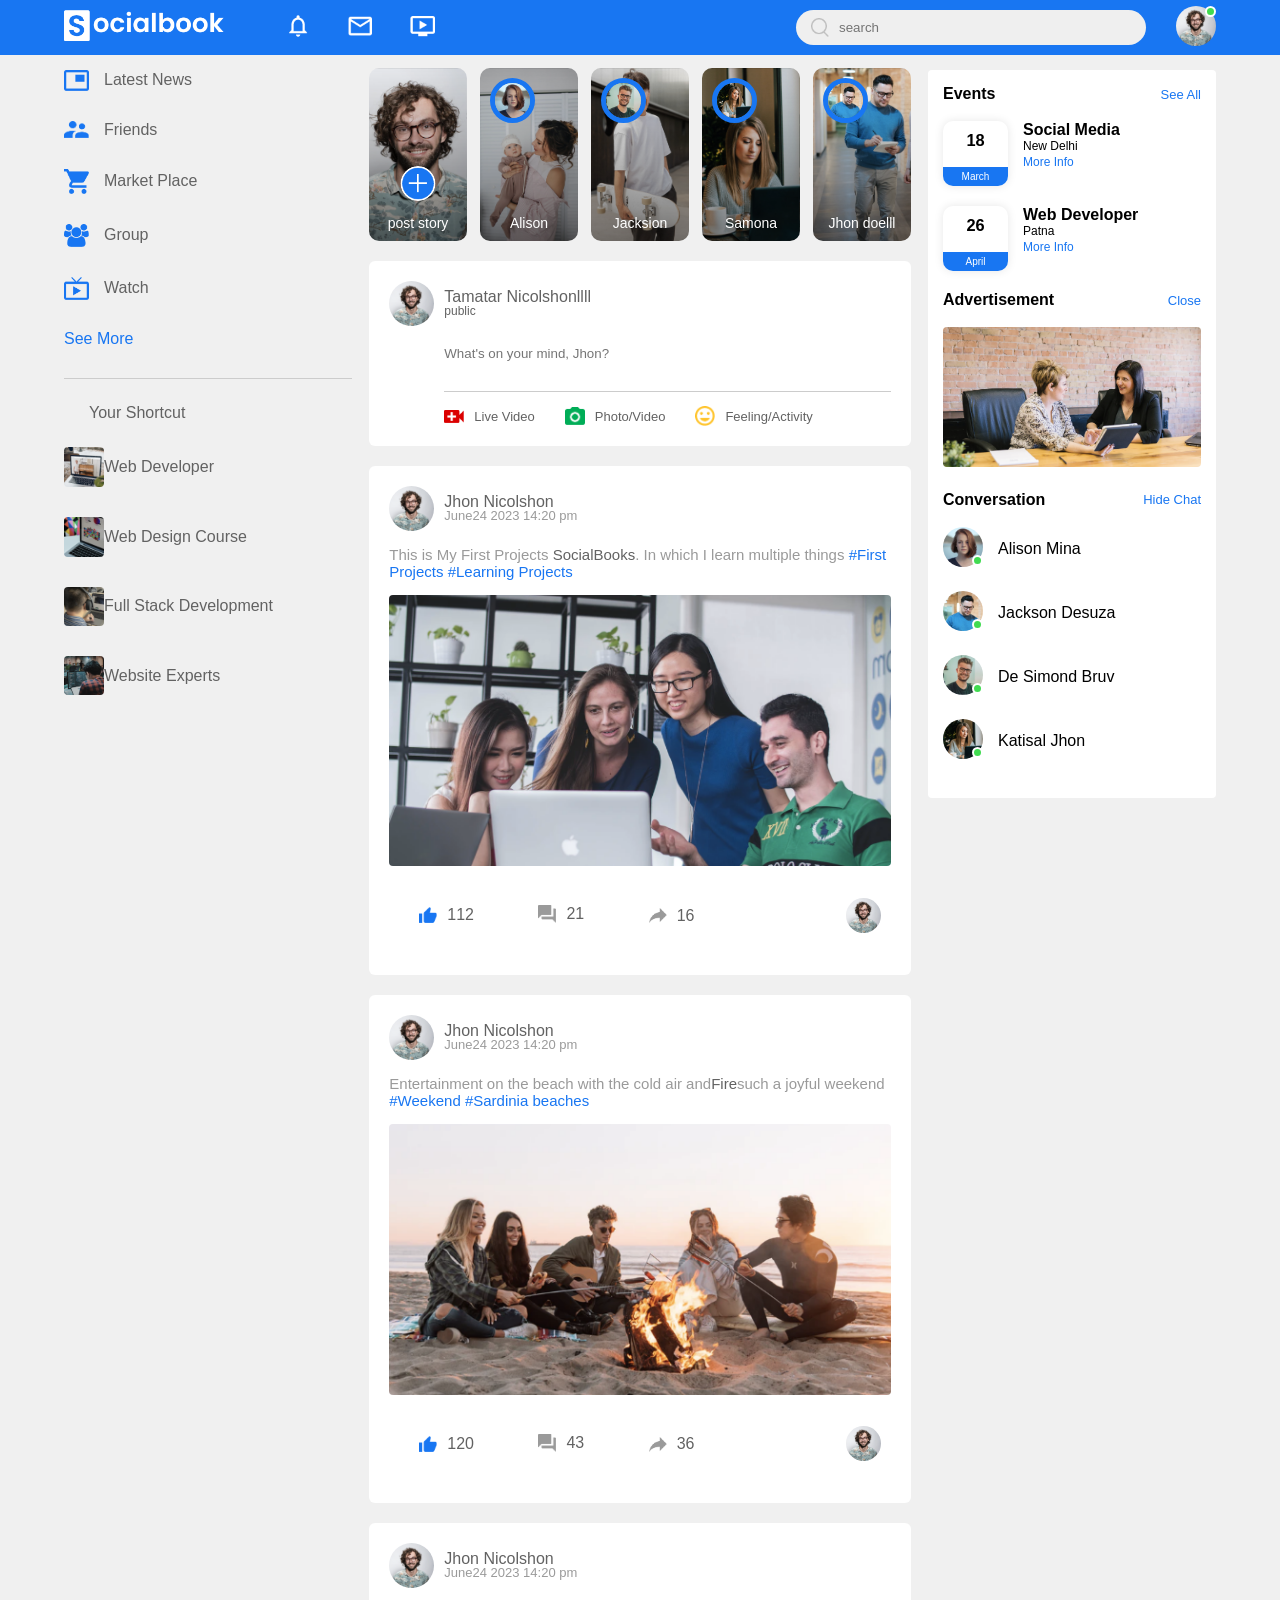
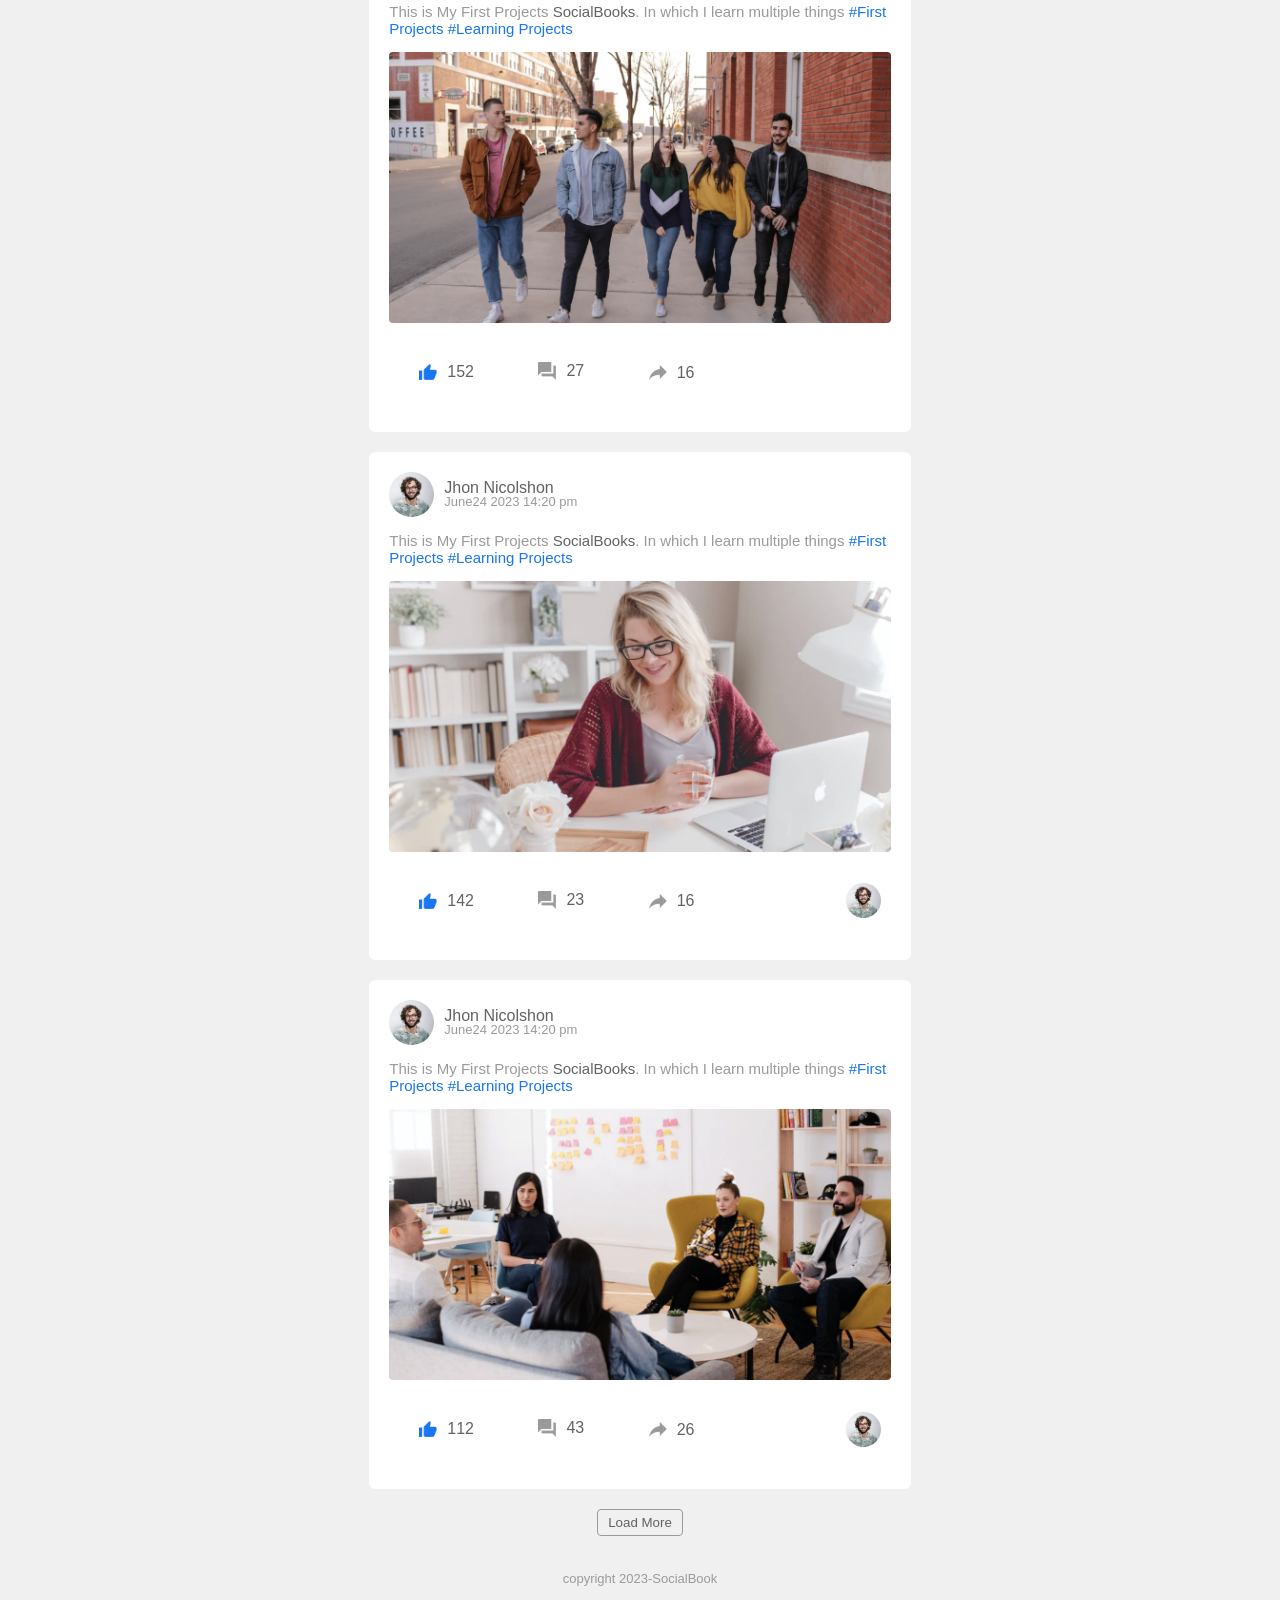
==== index.html @ 1767e76b "intial change begin" ====
<!DOCTYPE html>
<html lang="en">
<head>
    <meta charset="UTF-8">
    <meta name="viewport" content="width=device-width, initial-scale=1.0">
    <title>socialbook</title>
    <link rel="stylesheet" href="style.css">
    <script src="https://kit.fontawesome.com/b46f5b0fd6.js" crossorigin="anonymous"></script>

</head>
<body>

    <nav>
        <div class="left-nav">
            <a href="index.html">
                <img src="socialbook_img/images/logo.png" class="logo">
            </a>
            <ul>
                <li><img src="socialbook_img/images/notification.png" alt=""></li>
                <li><img src="socialbook_img/images/inbox.png" alt=""></li>
                <li><img src="socialbook_img/images/video.png" alt=""></li>
            </ul>
        </div>

        

        <div class="right-nav">
            <div class="search-box">
                <img src="socialbook_img/images/search.png" alt="">
                <input type="text" name="" id="" placeholder="search">
            </div>
            <div class="nav-user-icon online" onclick="settingsMenuToggle()">
                <img src="socialbook_img/images/profile-pic.png" alt="">
            </div>

        </div>
     <!-- ---------------setting-Menu-------- -->

        <div class="setting-menu">

            <div id="dark-btn" class="dark-btn-on">
                <span></span>
            </div>

            <div class="setting-menu-inner">
                <div class="user-profile">
                    <img src="socialbook_img/images/profile-pic.png" alt="">
                    <!-- <img src="socialbook_img/images/abhi.jpg" alt=""> -->
                    <div>
                        <p>Jhon Nicolshon</p>
                        <a href="socialProfile.html">See Your Profile</a>
                    </div>
                </div>
                <hr>
                <div class="user-profile">
                    <img src="socialbook_img/images/feedback.png" alt="">
                    <div>
                        <p>Give Feedback</p>
                        <a href="#">Help</a>
                    </div>
                </div>
                <hr>

                <div class="setting-links">
                    <img src="socialbook_img/images/setting.png" class="settings-icon" alt="">
                    <a href="#">Setting & Privacy <img src="socialbook_img/images/arrow.png" width="7px" alt=""></a>
                </div>

                <div class="setting-links">
                    <img src="socialbook_img/images/help.png" class="settings-icon" alt="">
                    <a href="#">Help & Support <img src="socialbook_img/images/arrow.png" width="7px" alt=""></a>
                </div>
                <div class="setting-links">
                    <img src="socialbook_img/images/display.png" class="settings-icon" alt="">
                    <a href="#">Display & Accessibility <img src="socialbook_img/images/arrow.png" width="7px" alt=""></a>
                </div>
                <div class="setting-links">
                    <img src="socialbook_img/images/logout.png" class="settings-icon" alt="">
                    <a href="#">Logout<img src="socialbook_img/images/arrow.png" width="7px" alt=""></a>
                </div>

            </div>
            


        </div>
    </nav>

    <div class="container">
        <!-------- left-sidebar  --- -->
        <div class="left-sidebar">
            <div class="imp-links">
                <a href="#"><img src="socialbook_img/images/news.png" alt="">Latest News</a>
                <a href="#"><img src="socialbook_img/images/friends.png" alt="">Friends</a>
                <a href="#"><img src="socialbook_img/images/marketplace.png" alt="">Market Place</a>
                <a href="#"><img src="socialbook_img/images/group.png" alt="">Group</a>
                <a href="#"><img src="socialbook_img/images/watch.png" alt="">Watch</a>
                <a href="#">See More</a>
            </div>
            
            <div class="shortcut-links">
                <p>Your Shortcut</p>
                <a href="#"><img src="socialbook_img/images/shortcut-1.png" alt="">Web Developer</a>
                <a href="#"><img src="socialbook_img/images/shortcut-2.png" alt="">Web Design Course</a>
                <a href="#"><img src="socialbook_img/images/shortcut-3.png" alt="">Full Stack Development</a>
                <a href="#"><img src="socialbook_img/images/shortcut-4.png" alt="">Website Experts</a>
            </div>



        </div>
        

        <!-- main content -->
        <div class="main-content">
            <div class="story-gallery">
                <div class="story story1">
                    <img src="socialbook_img/images/upload.png" alt="">
                    <p>post story</p>
                </div>
                <div class="story story2">
                    <img src="socialbook_img/images/member-1.png" alt="">
                    <p>Alison</p>
                </div>
                <div class="story story3">
                    <img src="socialbook_img/images/member-2.png" alt="">
                    <p>Jacksion</p>
                </div>
                <div class="story story4">
                    <img src="socialbook_img/images/member-3.png" alt="">
                    <p>Samona</p>
                </div>
                <div class="story story5">
                    <img src="socialbook_img/images/member-4.png" alt="">
                    <p>Jhon doelll</p>
                </div>
            </div>

            <div class="right-post-container">
                <div class="user-profile">
                    <img src="socialbook_img/images/profile-pic.png" alt="">
                    <!-- <img src="socialbook_img/images/abhi.jpg" alt=""> -->
                    <div>
                        <p>Tamatar Nicolshonllll</p>
                        <small>public <i class="fa-solid fa-sort-down"></i></small>
                    </div>
                </div>

                <div class="post-input-container">
                    <textarea name="" id="" cols="30" rows="3" placeholder="What's on your mind, Jhon?"></textarea>
                    <div class="add-post-links">
                        <a href="#"><img src="socialbook_img/images/live-video.png" alt="">Live Video</a>
                        <a href="#"><img src="socialbook_img/images/photo.png" alt="">Photo/Video</a>
                        <a href="#"><img src="socialbook_img/images/feeling.png" alt="">Feeling/Activity</a>
                    </div>
                </div>
            </div>

            <div class="post-container">
                <div class="post-row">
                    <div class="user-profile">
                        <img src="socialbook_img/images/profile-pic.png" alt="">
                        <!-- <img src="socialbook_img/images/abhi.jpg" alt=""> -->
                        <div>
                            <p>Jhon Nicolshon</p>
                            <span>June24 2023 14:20 pm</span>
                        </div>
                    </div>
                    <a href="#"><i class="fa-solid fa-ellipsis-vertical"></i></a>
                </div>
                
                <p class="post-text">This is My First Projects <span>SocialBooks</span>. In which I learn multiple things <a href="#">#First Projects</a>
                <a href="#">#Learning Projects</a></p>
                <img src="socialbook_img/images/feed-image-1.png" class="post-img" alt="">


                <div class="post-row">
                    <div class="activity-icon">
                        <div><img src="socialbook_img/images/like-blue.png" alt="">112</div>
                        <div><img src="socialbook_img/images/comments.png" alt="">21</div>
                        <div><img src="socialbook_img/images/share.png" alt="">16</div>
                    </div>
                    <div class="post-profile-icon">
                        <img src="socialbook_img/images/profile-pic.png" alt=""><i class="fa-solid fa-sort-down"></i>
                    </div>
                </div>
            </div>

            <div class="post-container">
                <div class="post-row">
                    <div class="user-profile">
                        <img src="socialbook_img/images/profile-pic.png" alt="">
                        <div>
                            <p>Jhon Nicolshon</p>
                            <span>June24 2023 14:20 pm</span>
                        </div>
                    </div>
                    <a href="#"><i class="fa-solid fa-ellipsis-vertical"></i></a>
                </div>
                
                <p class="post-text">Entertainment on the beach with the cold air and<span>Fire</span>such a joyful weekend <a href="#">#Weekend</a>
                <a href="#">#Sardinia beaches</a></p>
                <img src="socialbook_img/images/feed-image-2.png" class="post-img" alt="">


                <div class="post-row">
                    <div class="activity-icon">
                        <div><img src="socialbook_img/images/like-blue.png" alt="">120</div>
                        <div><img src="socialbook_img/images/comments.png" alt="">43</div>
                        <div><img src="socialbook_img/images/share.png" alt="">36</div>
                    </div>
                    <div class="post-profile-icon">
                        <img src="socialbook_img/images/profile-pic.png" alt=""><i class="fa-solid fa-sort-down"></i>
                    </div>
                </div>
            </div>

            <div class="post-container">
                <div class="post-row">
                    <div class="user-profile">
                        <img src="socialbook_img/images/profile-pic.png" alt="">
                        <div>
                            <p>Jhon Nicolshon</p>
                            <span>June24 2023 14:20 pm</span>
                        </div>
                    </div>
                    <a href="#"><i class="fa-solid fa-ellipsis-vertical"></i></a>
                </div>
                
                <p class="post-text">This is My First Projects <span>SocialBooks</span>. In which I learn multiple things <a href="#">#First Projects</a>
                <a href="#">#Learning Projects</a></p>
                <img src="socialbook_img/images/feed-image-3.png" class="post-img" alt="">


                <div class="post-row">
                    <div class="activity-icon">
                        <div><img src="socialbook_img/images/like-blue.png" alt="">152</div>
                        <div><img src="socialbook_img/images/comments.png" alt="">27</div>
                        <div><img src="socialbook_img/images/share.png" alt="">16</div>
                    </div>
                    <div class="post-profile-icon">
                        <img src="socialbook_img/images/abhi.jpg" alt=""><i class="fa-solid fa-sort-down"></i>
                    </div>
                </div>
            </div>

            <div class="post-container">
                <div class="post-row">
                    <div class="user-profile">
                        <img src="socialbook_img/images/profile-pic.png" alt="">
                        <div>
                            <p>Jhon Nicolshon</p>
                            <span>June24 2023 14:20 pm</span>
                        </div>
                    </div>
                    <a href="#"><i class="fa-solid fa-ellipsis-vertical"></i></a>
                </div>
                
                <p class="post-text">This is My First Projects <span>SocialBooks</span>. In which I learn multiple things <a href="#">#First Projects</a>
                <a href="#">#Learning Projects</a></p>
                <img src="socialbook_img/images/feed-image-4.png" class="post-img" alt="">


                <div class="post-row">
                    <div class="activity-icon">
                        <div><img src="socialbook_img/images/like-blue.png" alt="">142</div>
                        <div><img src="socialbook_img/images/comments.png" alt="">23</div>
                        <div><img src="socialbook_img/images/share.png" alt="">16</div>
                    </div>
                    <div class="post-profile-icon">
                        <img src="socialbook_img/images/profile-pic.png" alt=""><i class="fa-solid fa-sort-down"></i>
                    </div>
                </div>
            </div>
            <div class="post-container">
                <div class="post-row">
                    <div class="user-profile">
                        <img src="socialbook_img/images/profile-pic.png" alt="">
                        <div>
                            <p>Jhon Nicolshon</p>
                            <span>June24 2023 14:20 pm</span>
                        </div>
                    </div>
                    <a href="#"><i class="fa-solid fa-ellipsis-vertical"></i></a>
                </div>
                
                <p class="post-text">This is My First Projects <span>SocialBooks</span>. In which I learn multiple things <a href="#">#First Projects</a>
                <a href="#">#Learning Projects</a></p>
                <img src="socialbook_img/images/feed-image-5.png" class="post-img" alt="">


                <div class="post-row">
                    <div class="activity-icon">
                        <div><img src="socialbook_img/images/like-blue.png" alt="">112</div>
                        <div><img src="socialbook_img/images/comments.png" alt="">43</div>
                        <div><img src="socialbook_img/images/share.png" alt="">26</div>
                    </div>
                    <div class="post-profile-icon">
                        <img src="socialbook_img/images/profile-pic.png" alt=""><i class="fa-solid fa-sort-down"></i>
                    </div>
                </div>
            </div>

            <button type="button" class="load-more-btn">Load More</button>


        </div>

        <!-- right sidebar  -->
        <div class="right-sidebar">

            <div class="sidebar-title">
                <h4>Events</h4>
                <a href="#">See All</a>

            </div>

            <div class="event">
                <div class="left-event">
                    <h3>18</h3>
                    <span>March</span>
                </div>
                <div class="right-event">
                    <h4>Social Media</h4>
                    <p><i class="fa-solid fa-location-dot"></i> New Delhi</p>
                    <a href="#">More Info</a>
                </div>

            </div>
            <div class="event">
                <div class="left-event">
                    <h3>26</h3>
                    <span>April</span>
                </div>
                <div class="right-event">
                    <h4>Web Developer</h4>
                    <p><i class="fa-solid fa-location-dot"></i> Patna</p>
                    <a href="#">More Info</a>
                </div>

            </div>
            <div class="sidebar-title">
                <h4>Advertisement</h4>
                <a href="#">Close</a>

            </div>
            <img src="socialbook_img/images/advertisement.png" class="sidebar-ads">

            <div class="sidebar-title">
                <h4>Conversation</h4>
                <a href="#">Hide Chat</a>

            </div>

            <div class="online-list">
                <div class="online">
                    <img src="socialbook_img/images/member-1.png" alt="">
                   
                </div>
                <p>Alison Mina</p>
            </div>

            <div class="online-list">
                <div class="online">
                    <img src="socialbook_img/images/member-4.png" alt="">
                   
                </div>
                <p>Jackson Desuza</p>
            </div>
            <div class="online-list">
                <div class="online">
                    <img src="socialbook_img/images/member-2.png" alt="">
                   
                </div>
                <p>De Simond Bruv</p>
            </div>
            <div class="online-list">
                <div class="online">
                    <img src="socialbook_img/images/member-3.png" alt="">
                   
                </div>
                <p>Katisal Jhon</p>
            </div>
        </div>
    </div>
    
    <div class="footer">
        <p><i class="fa-solid fa-copyright"></i> copyright 2023-SocialBook</p>
    </div>
<script src="java.js"></script>
</body>
</html>
---- style.css ----
*{

    margin: 0;
    padding: 0;
    font-family: 'poppins', sans-serif;
    box-sizing: border-box;
}

:root{
    --body-color: #efefefeb;
    --nav-color:#1876f2;
    --bg-color:#fff;

    
}
.dark-theme{
    --body-color:#0a0a0a;
    --nav-color:#000;
    --bg-color:#000;
}
body{
    /* background:#efefef; */
    background: var(--body-color);
    transition: background 0.2s;
}


nav{
    display: flex;
    align-items: center;
    justify-content: space-between;
    background: var(--nav-color);
    padding: 5px 5%;
    position: sticky;
    top: 0;
    z-index: 100;
}

.logo{
    width: 160px;
    margin-right: 45px;
}

.left-nav, .right-nav{
    display: flex;
    align-items: center;

}

.left-nav ul li{
    list-style: none;
    display: inline-block;
    
}
 
.left-nav ul li img{
    width: 28px;
    margin: 0 15px;
}
.nav-user-icon img{
    width: 40px;
    border-radius: 50%;
    cursor: pointer;
   
}
.nav-user-icon{
    margin-left: 30px;
}



.search-box{
    background: #efefef;
    width: 350px;
    border-radius: 20px;
    display: flex;
    align-items: center;
    padding: 0 15px;
}

.search-box img{
    width: 18px;

}

.search-box input{
    width: 100%;
    background: transparent;
    padding: 10px;
    outline: none;
    border: 0;
}

.online{
    position: relative;
}

.online::after{
    content: '';
    width: 7px;
    height: 7px;
    border: 2px solid #fff;
    border-radius: 50%;
    background: #41db51;
    position: absolute;
    top: 0;
    right: 0;
}

.container{
    display: flex;
    justify-content: space-between;
    padding: 13px 5%;
    
}
 
.left-sidebar{
    
    flex-basis: 25%;
    position: sticky;
    top: 70px;
    align-self: flex-start;
     
}

.right-sidebar{
    flex-basis: 25%;
    position: sticky;
    top: 70px;
    align-self: flex-start;
    background: var(--bg-color);
    padding: 15px;
    border-radius: 4px;
    /* background-color: var(--nav-color); */

    
}

.main-content{
    flex-basis: 47%;

}

.imp-links a, .shortcut-links a{
    text-decoration: none; 
    display:flex ;
    align-items: center;
    margin-bottom: 30px;
    color: #626262;
    width: fit-content;
    

}

.imp-links a img{
    width: 25px;
    margin-right: 15px;

}

.imp-links a:last-child{
    color:#1876f2;
    
}
.imp-links{
    border-bottom: 1px solid #ccc;
}

.shortcut-links a img{
    width:40px ;
    border-radius:4px ;
    margin-right:15 ;
}
.shortcut-links p{
    margin:25px ;
    color: #626262;
    font-weight: 500;
}

.sidebar-title{
    display: flex;
    align-items: center;
    justify-content: space-between;
    margin-bottom: 18px;
}

.right-sidebar h4{
    font-weight: 600;
    font-size: 16px;
    
}
.sidebar-title a{
    text-decoration: none;
    color: #1876f2;
    font-size: small;
}

.event{
    display: flex;
    font-size: 14px;
    margin-bottom: 20px;
}
.left-event{
    border-radius: 10px;
    height: 65px;
    width: 65px;
    margin-right: 15px;
    padding-top: 10px;
    text-align: center;
    position: relative;
    overflow: hidden;
    box-shadow: 0 0 10px rgba(0, 0, 0, 0.1);
}

.event p{
    font-size: 12px;
}

.event a{
    font-size: 12px;
    text-decoration: none;
    color: #1876f2;
}
.left-event span{
    position: absolute;
    bottom: 0;
    left: 0;
    width: 100%;
    background: #1876f2;
    color: #fff;
    font-size: 10px;
    padding: 4px 0;

}
.sidebar-ads{
    width: 100%;
    margin-bottom: 20px;
    border-radius: 4px;
}

.online-list{
    display: flex;
    align-items: center;
    margin-bottom: 20px;

}
.online-list .online img{
    width: 40px;
    border-radius: 50%;
}
.online-list .online{
    width: 40px;
    border-radius: 50%;
    margin-right: 15px;
}

.online-list .online::after{
    top:unset;
    bottom: 5px;
}
.story-gallery{
    display: flex;
    justify-content: space-between;
    margin-bottom: 20px;

}

.story{
    flex-basis: 18%;
    padding-top: 32%;
    position: relative;
    /* background-image:linear-gradient(transparent, rgba(0,0,0,0.5)),url(socialbook_img/images/status-1.png); */
    background-position:center ;
    background-size:cover ;
    border-radius: 10px;

}
.story img{
    position: absolute;
    width: 45px;
    border-radius: 50%;
    top: 10px;
    left: 10px;
    border: 5px solid #1876f2;
}
.story p{
    position: absolute;
    bottom: 10px;
    width: 100%;
    text-align:center ;
    color: #fff;
    font-size: 14px;
}
.story1{
    background-image:linear-gradient(transparent, rgba(0,0,0,0.5)),url(socialbook_img/images/status-1.png);
}
.story2{
    background-image:linear-gradient(transparent, rgba(0,0,0,0.5)),url(socialbook_img/images/status-2.png);
}
.story3{
    background-image:linear-gradient(transparent, rgba(0,0,0,0.5)),url(socialbook_img/images/status-3.png);
}
.story4{
    background-image:linear-gradient(transparent, rgba(0,0,0,0.5)),url(socialbook_img/images/status-4.png);
}

.story5{
    background-image:linear-gradient(transparent, rgba(0,0,0,0.5)),url(socialbook_img/images/status-5.png);
}
.story.story1 img{
    top: unset;
    left:50%;
    bottom:40px ;
    transform:translateX(-50%) ;
    border:0 ;
    width:35px ;
}

.right-post-container{
    width: 100%;
    background:  var(--bg-color); 
    border-radius: 6px;
    padding: 20px;
    color: #626262;
}

.user-profile{
    display: flex;
    align-items: center;
}

.user-profile img{
    width: 45px;
    border-radius:50%;
    margin-right: 10px;
}

.user-profile p{
    margin-bottom: -5px;
    font-weight: 500;
    color: #626262;
}
.user-profile small{
    font-size: 12px;
}

.post-input-container{
    padding-left:55px ;
    padding-top:20px ;
}
.post-input-container textarea{
    width:100% ;
    border: 0;
    outline: 0;
    border-bottom: 1px solid #ccc;
    background: transparent;
    resize: none;

}
.add-post-links{
    display: flex;
    margin-top:10px ;
}
.add-post-links a{
    text-decoration: none;
    display: flex;
    align-items: center;
    color: #626262;
    margin-right: 30px;
    font-size: 13px;
}
.add-post-links a img{
    width: 20px;
    margin-right: 10px;
}
.post-container{
    width: 100%;
    background:  var(--bg-color);
     
    border-radius:6px;
    padding:20px;
    color:#626262;
    margin: 20px 0;
    

}
.user-profile span{
    font-size: 13px;
    color: #9a9a9a;
}
.post-text{
    color: #9a9a9a;
    margin: 15px 0;
    font-size: 15px;

}
.post-text span{
    color:#626262 ;
    font-weight:500 ;

}
.post-text a {
    color: #1876f2;
    text-decoration: none;
}
.post-img{
    width:100% ;
    border-radius:4px ;
    margin-bottom: 5px;

}
.post-row{
    display: flex;
    align-items: center;
    justify-content: space-between;
}
.activity-icon div img{
    width: 18px;
    margin-right: 10px;
}
.activity-icon div{
    display: inline-flex;
    align-items: center;
    margin: 30px;
}

.post-profile-icon{
    display: flex;
    align-items: center;
}
.post-profile-icon img{
    border-radius: 50%;
    width: 35px;
    margin-right: 10px;

}
.post-row a{
    color: #9a9a9a;
}
.load-more-btn{
    display: block;
    margin: 12px auto;
    cursor: pointer;
    padding: 5px 10px;
    border: 1px solid #9a9a9a;
    color: #626262;
    background: transparent;
    border-radius: 4px;
}
.footer{
    text-align: center;
    color: #9a9a9a;
    padding: 10px 0 20px;
    font-size: 13px;
}
.setting-menu{
    position: absolute;
    
    width: 90%;
    max-width: 280px;
    /* height: 500px; */
    background: var(--bg-color);
    box-shadow: 0 0 10px rgba(0, 0, 0, 0.4);
    border-radius:15px;
    overflow: hidden;
    top: 106%;
    right: 5%;
    max-height: 0;
    transition: max-height 0.3s;
}

.setting-menu-height{
    max-height: 450px;
}
.user-profile a{
    font-size:12px ;
    color:#1876f2 ;
    text-decoration: none;
    
}

.setting-menu-inner{
    padding: 20px;

}

.setting-menu hr{
    border: 0;
    height: 1px;
    background: #9a9a9a;
    margin: 15px 0;
}
.setting-links{
    display: flex;
    align-items: center;
    margin: 15px 0;
}
.setting-links .settings-icon{
    width: 38px;
    margin-right:10px ;
    border-radius: 50;
}
.setting-links a{
    display: flex;
    flex: 1;
    align-items:center;
    justify-content: space-between;
    text-decoration: none;
    color: #626262;

}

#dark-btn{
    position: absolute;
    top: 20px;
    right: 20px;
    background: #ccc;
    width: 45px;
    border-radius: 15px;
    padding: 2px 3px;
    cursor: pointer;
    display: flex;
    transition: padding-left 0.5s, background 0.5s;
}

#dark-btn span{
    width: 18px;
    height: 18px;
    background: #fff;
    border-radius: 50%;
    display: inline-block;
}

#dark-btn.dark-btn-on{
    padding-left: 23px;
    background: #0a0a0a;
}

/*profile image */
.profile-container{
    padding: 20px 15%;
    color: #626262;

}

.cover-img{
    width: 100%;
    border-radius: 6px;
    margin-bottom: 14px;
}

.profile-details{
    background: var(--bg-color)
    padding: 20px;
    border-radius: 4px;
    display: flex;
    align-items: flex-start;
    justify-content: space-between;
}
.pd-row{
    display: flex;
    align-items: flex-start;
}
.pd-image{
    width: 100px;
    margin-right: 20px;
    border-radius: 6px;
}

.pd-row div h3{
    font-size: 25px;
    font-weight: 600;
}
.pd-row div p{
    font-size: 13px;
}
.pd-row div img{
    width: 25px;
    border-radius: 50%;
    margin-top: 12px;
}
.pd-right button{
    background: #1876f2;
    border: 0;
    border-radius: 4px;
    outline: 0;
    padding: 6px 10px;
    display: inline-flex;
    align-items: center;
    color: #fff;
    border-radius: 3px;
    margin-left: 10px;
    cursor: pointer;
    
}
.pd-right button img{
    height: 15px;
    margin-right:10px;
}
.pd-right button:first-child{
    background: #caccd1;
    color:#000;
}
.pd-right{
    text-align: right;
}
.pd-right a{
    background: #d7d8dd;
    border-radius: 4px;
    padding: 12px;
    display: inline-flex;
    margin-top: 30px;
}
.pd-right a img{
    width: 20px;
}

.profile-info{
    display: flex;
    align-self: flex-start;
    justify-content: space-between;
    margin-top: 20px;
}
.info-col{
    flex-basis: 33%;
}
.post-col{
    flex-basis: 65%;
}
.profile-intro{
    background: var(--bg-color);
    padding: 20px;
    margin-bottom: 20px;
    border-radius: 4px;

}
.profile-intro h3{
    font-weight: 600;
}
.intro-text{
    text-align: center;
    margin: 10px 0;
    font-size: 15px;

}
.intro-text img{
    width: 20px;
    margin-bottom: -3px;
    background-color: #1f37d4;
    border-radius: 50%;
}
.profile-intro hr{
    border: 0;
    height: 1px;
    background: #ccc;
    margin: 24px 0;
}

.profile-intro ul li{
    list-style: none;
    font-size: 15px;
    margin: 15px 0;
    display: flex;
    align-items: center;
}

.profile-intro ul li img{
    width: 26px;
    margin-right: 10px;
}

.title-box{
    display:flex;
    align-items: center;
    justify-content: space-between;
}
.title-box a{
    text-decoration: none;
    color: #1876f2;
    font-size: 14px;
}
.photo-box{
    display:grid;
    grid-template-columns: repeat(3, auto);
    grid-gap:10px;
    margin-top: 15px;
    /* justify-content: space-between; */

}
.photo-box div img{
    width: 100%;
    cursor: pointer;
}

.profile-intro p{
    font-size: 14px;

}

.friend-box{
    display:grid;
    grid-template-columns: repeat(3, auto);
    grid-gap:10px;
    margin-top: 15px;
}
.friend-box div img{
    width: 100%;
    cursor: pointer;
    padding-bottom:20px ;
}
.friend-box div{
    position: relative;

}
.friend-box p{
    position: absolute;
    bottom: 0;
    left: 0;
}

/* media query at home page */
@media (max-width:900px){
    .right-sidebar{
        display: none;
    }
    .left-sidebar{
        display: none;
    }
    nav{
        flex-wrap: wrap;
    }
    .search-box{
        display: none;
    }
    .logo{
        width: 110px;
        margin-right: 20px;
    }
    .left-nav ul li img {
        width: 20px;
        margin: 0 8px;
    }
    .nav-user-icon img {
        width: 30px;
        border-radius: 50%;
        cursor: pointer
    }
    .nav-user-icon{
        margin-left:0;
    }
    .add-post-links {
        flex-wrap: wrap;
        
        
        /* display: flex;
        margin-top: 10px; */
    }
    .main-content {
        flex-basis: 100%;
    }

    .story img {
        position: absolute;
        width: 25px;
        /* border-radius: 50%; */
        /* top: 10px;
        left: 10px; */
        border-width: 2px solid #1876f2;
    }

    .story p {
        /* position: absolute;
        bottom: 10px;
        width: 100%;
        text-align: center;
        color: #fff; */
        font-size: 10px;
    }
    .story.story1 img {
        /* top: unset;
        left: 50%;
        bottom: 56px;
        transform: translateX(-50%);
        border: 0;
        width: 20px; */
        width: 25px;
        bottom: 30px;
    }
    .add-post-links a {

        /* text-decoration: none;
        display: flex;
        align-items: center;
        color: #626262;
        margin-right: 30px; */
        /* font-size: 13px; */
        margin-right: 12px;
        font-size: 9px;
    }
    .add-post-links a img {
        width: 10px;
        margin-right: 5px;
    }

    .post-input-container {
        padding-left: 0px;
    }

}
    /* ====== media query for profile page ====== */
    @media (max-width:900px) {
    
        
    
        .profile-container {
            padding: 20px 5% ;

            /* padding: 20px 15%;
            color: #626262; */
        }
        .profile-details{
            flex-wrap: wrap;
        }
        .pd-right {
            text-align: left;
            margin-top: 10px;
        }
        ..pd-right button {
            margin-left: 0;
            margin-right: 10px;
        }

        .pd-row div h3 {
            /* font-size: 25px;
            font-weight: 600; */
            font-size: 16px;
        }
        .profile-info {
            /* display: flex;
            align-self: flex-start;
            justify-content: space-between;
            margin-top: 20px; */
            flex-wrap: wrap;

        }
        .info-col,.post-col {
            /* flex-basis: 65%; */
            /* flex-basis: 33%; */
            flex-basis: 100%;
        }
        .activity-icon div img{
            width: 15px;
            margin-right: 5px;
        }
        .activity-icon div{
            display: inline;
            align-items: center;
           
        }
        
        
     
    
    }
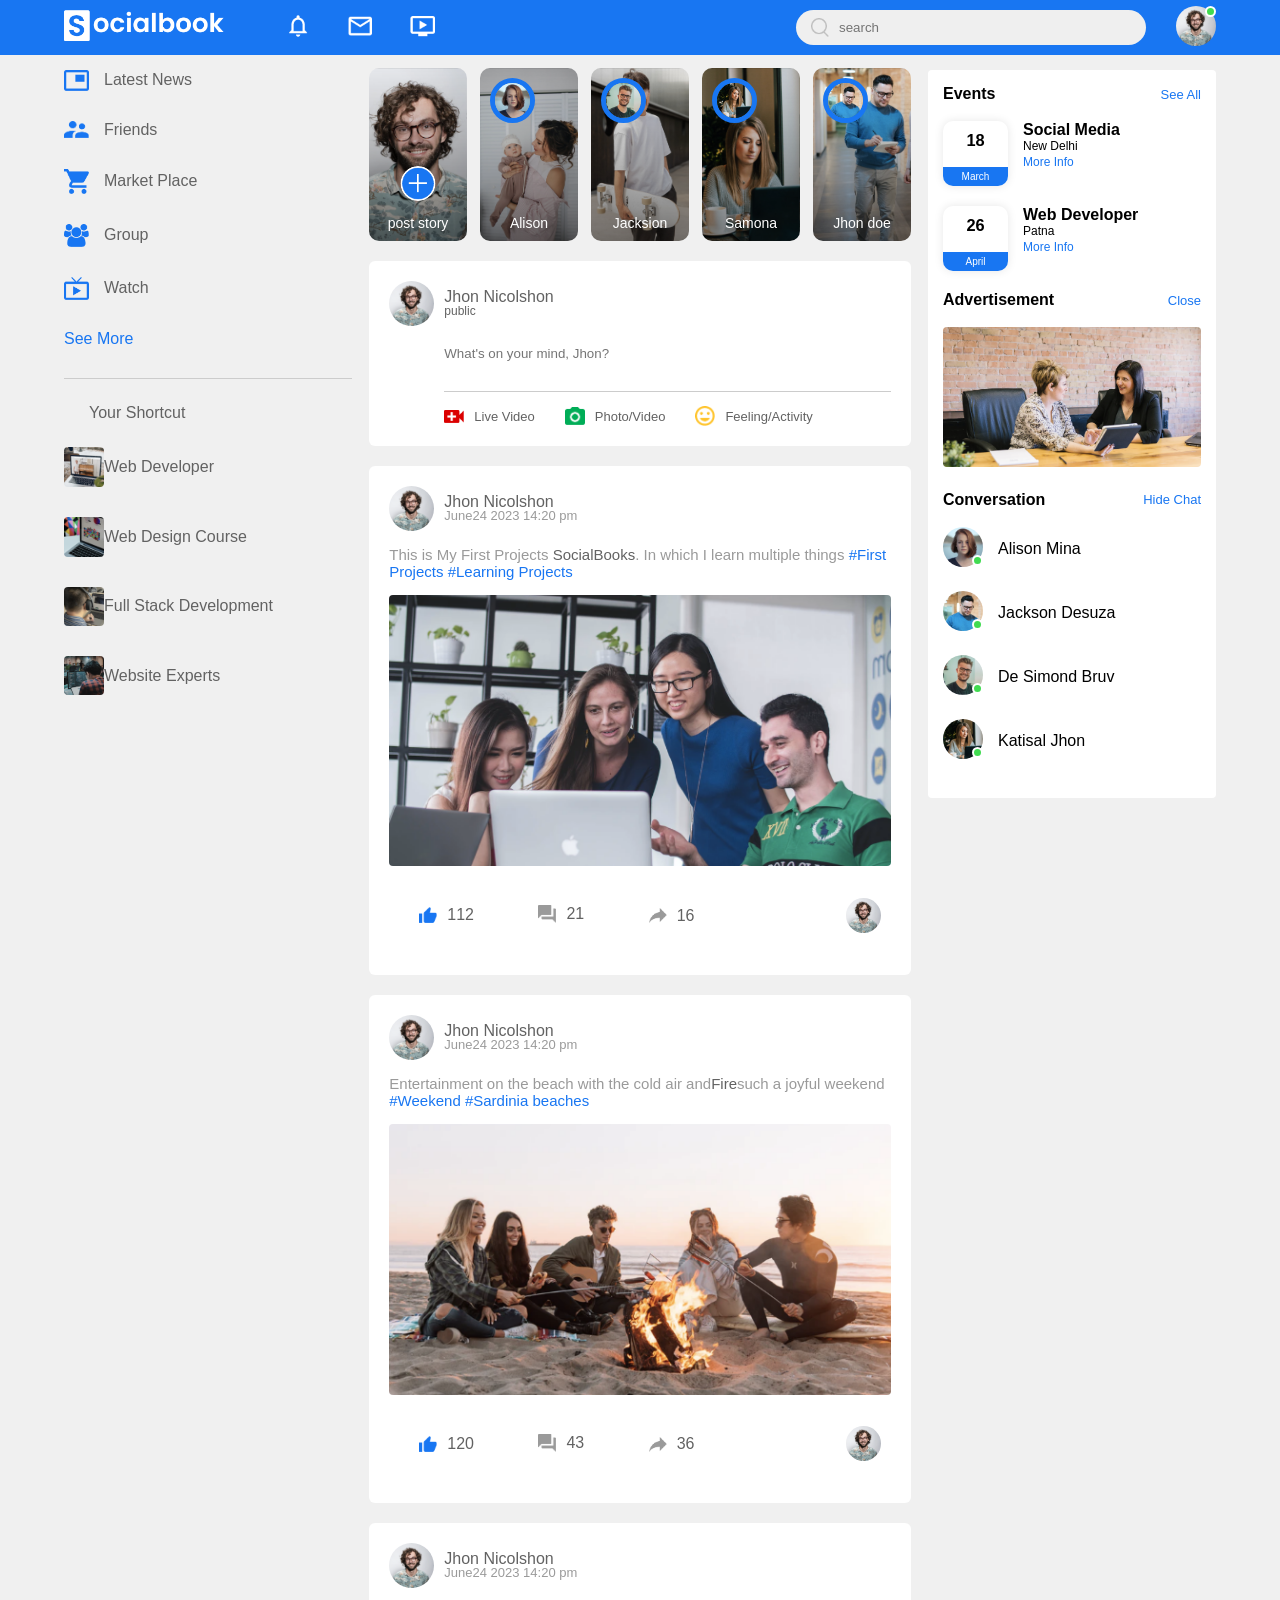
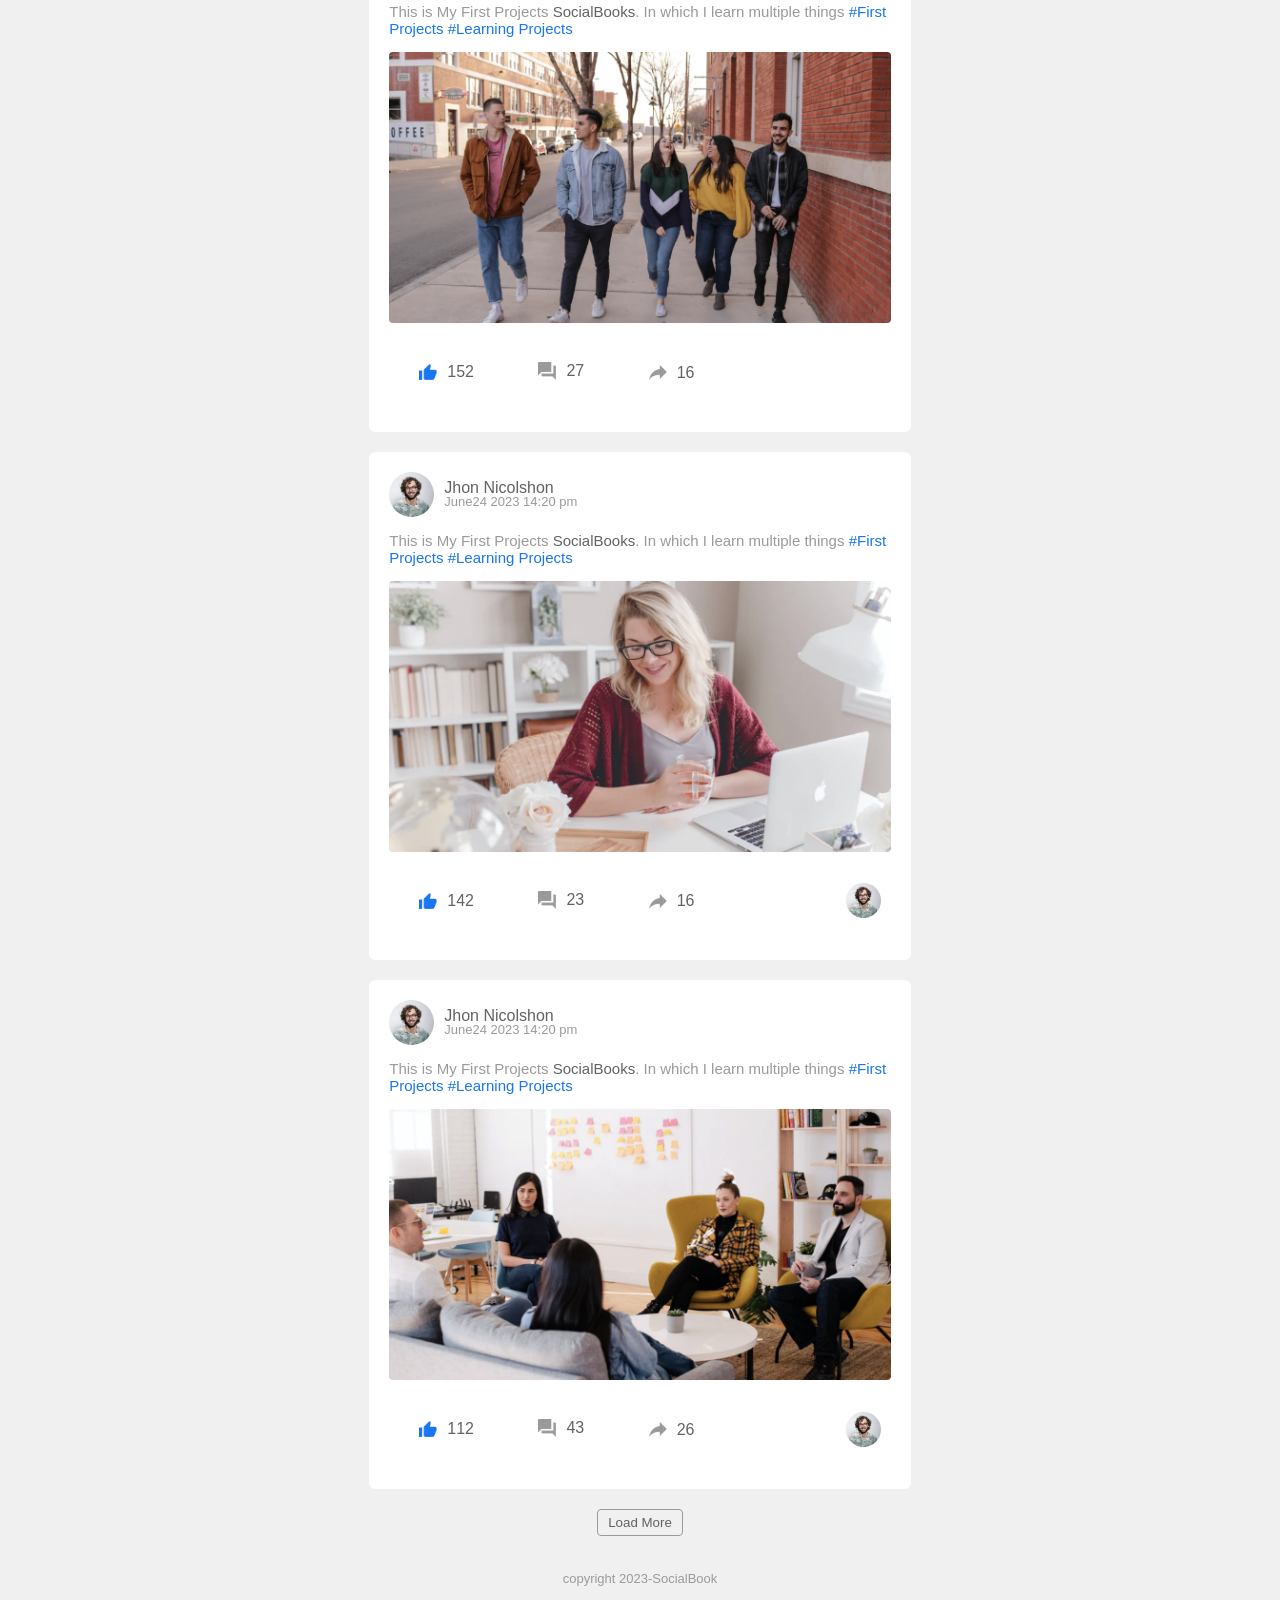
==== commit f4043b53: "change in image and number of friends" ====
--- a/index.html
+++ b/index.html
@@ -132,8 +132,8 @@
                 </div>
                 <div class="story story5">
                     <img src="socialbook_img/images/member-4.png" alt="">
-                    <p>Jhon doelll</p>
-                </div>
+                    <p>Jhon doe</p>
+                </div>  
             </div>
 
             <div class="right-post-container">
@@ -141,7 +141,7 @@
                     <img src="socialbook_img/images/profile-pic.png" alt="">
                     <!-- <img src="socialbook_img/images/abhi.jpg" alt=""> -->
                     <div>
-                        <p>Tamatar Nicolshonllll</p>
+                        <p>Jhon Nicolshon</p>
                         <small>public <i class="fa-solid fa-sort-down"></i></small>
                     </div>
                 </div>
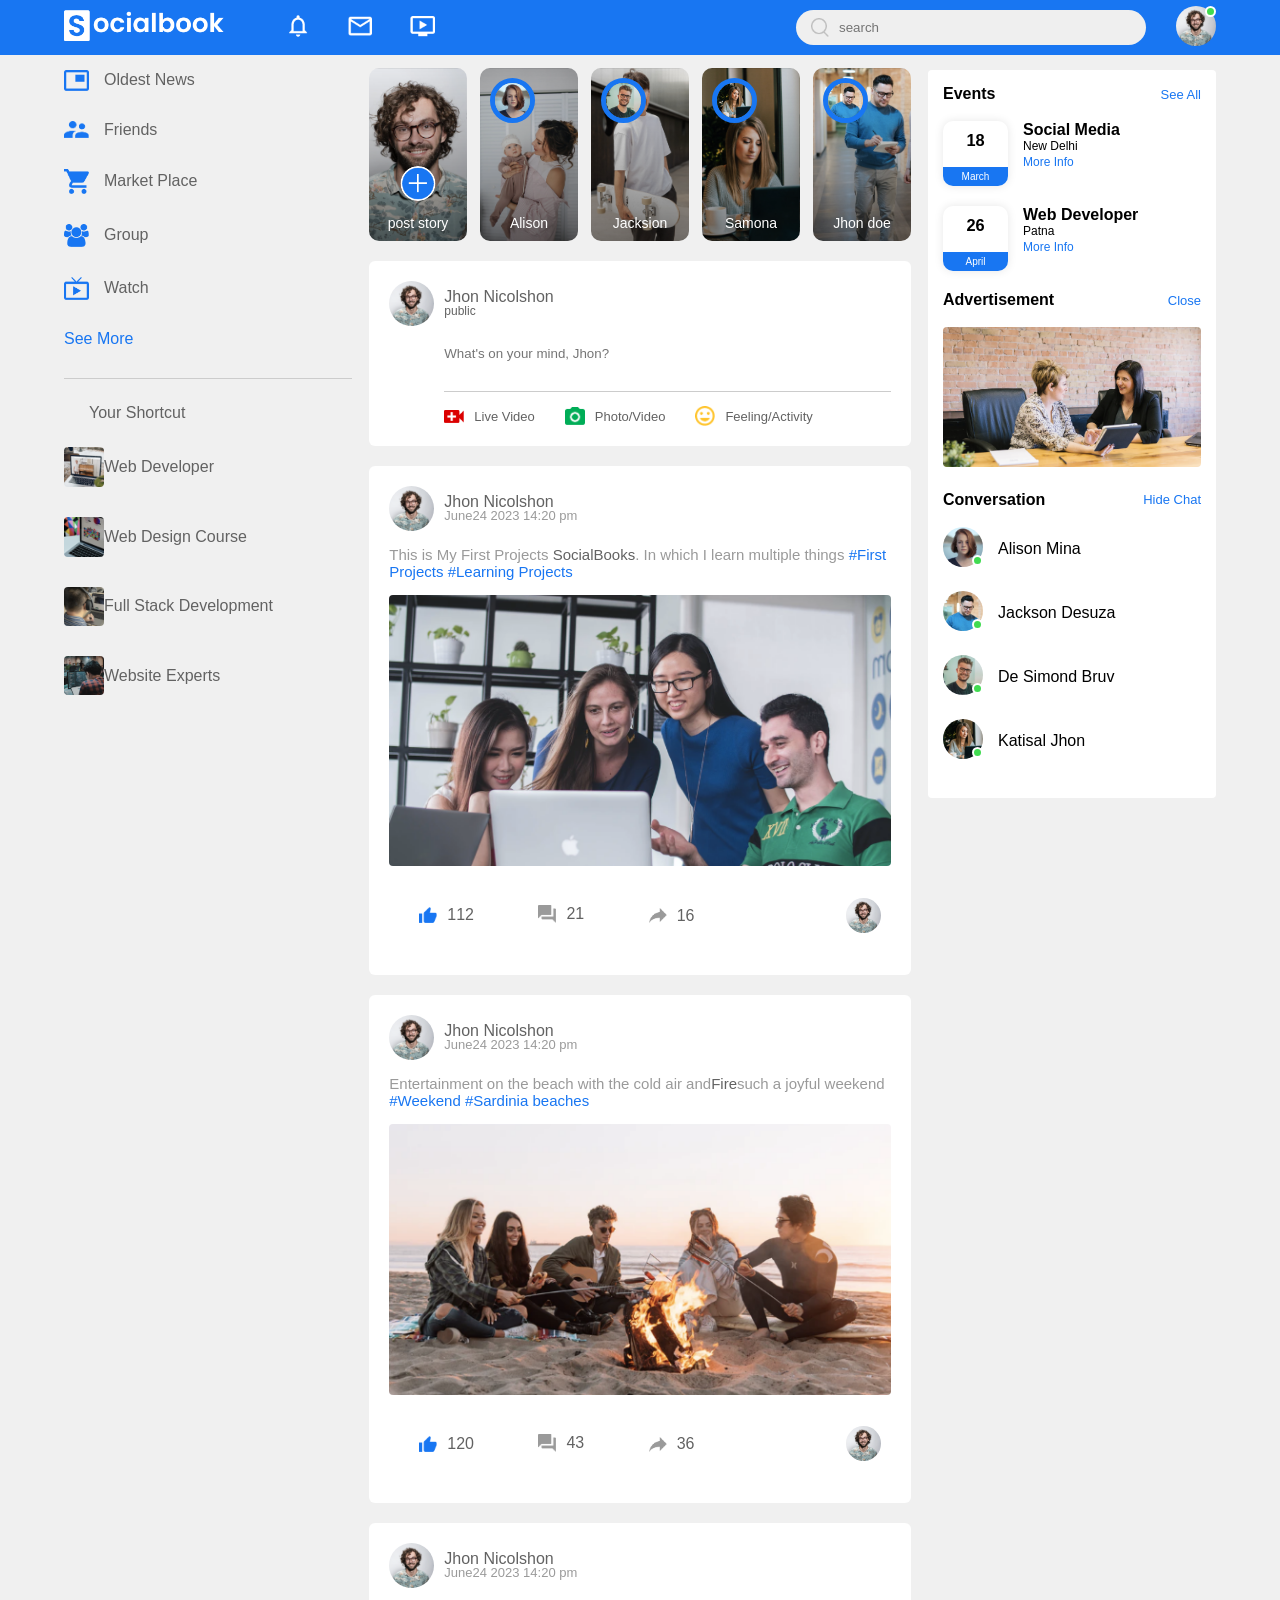
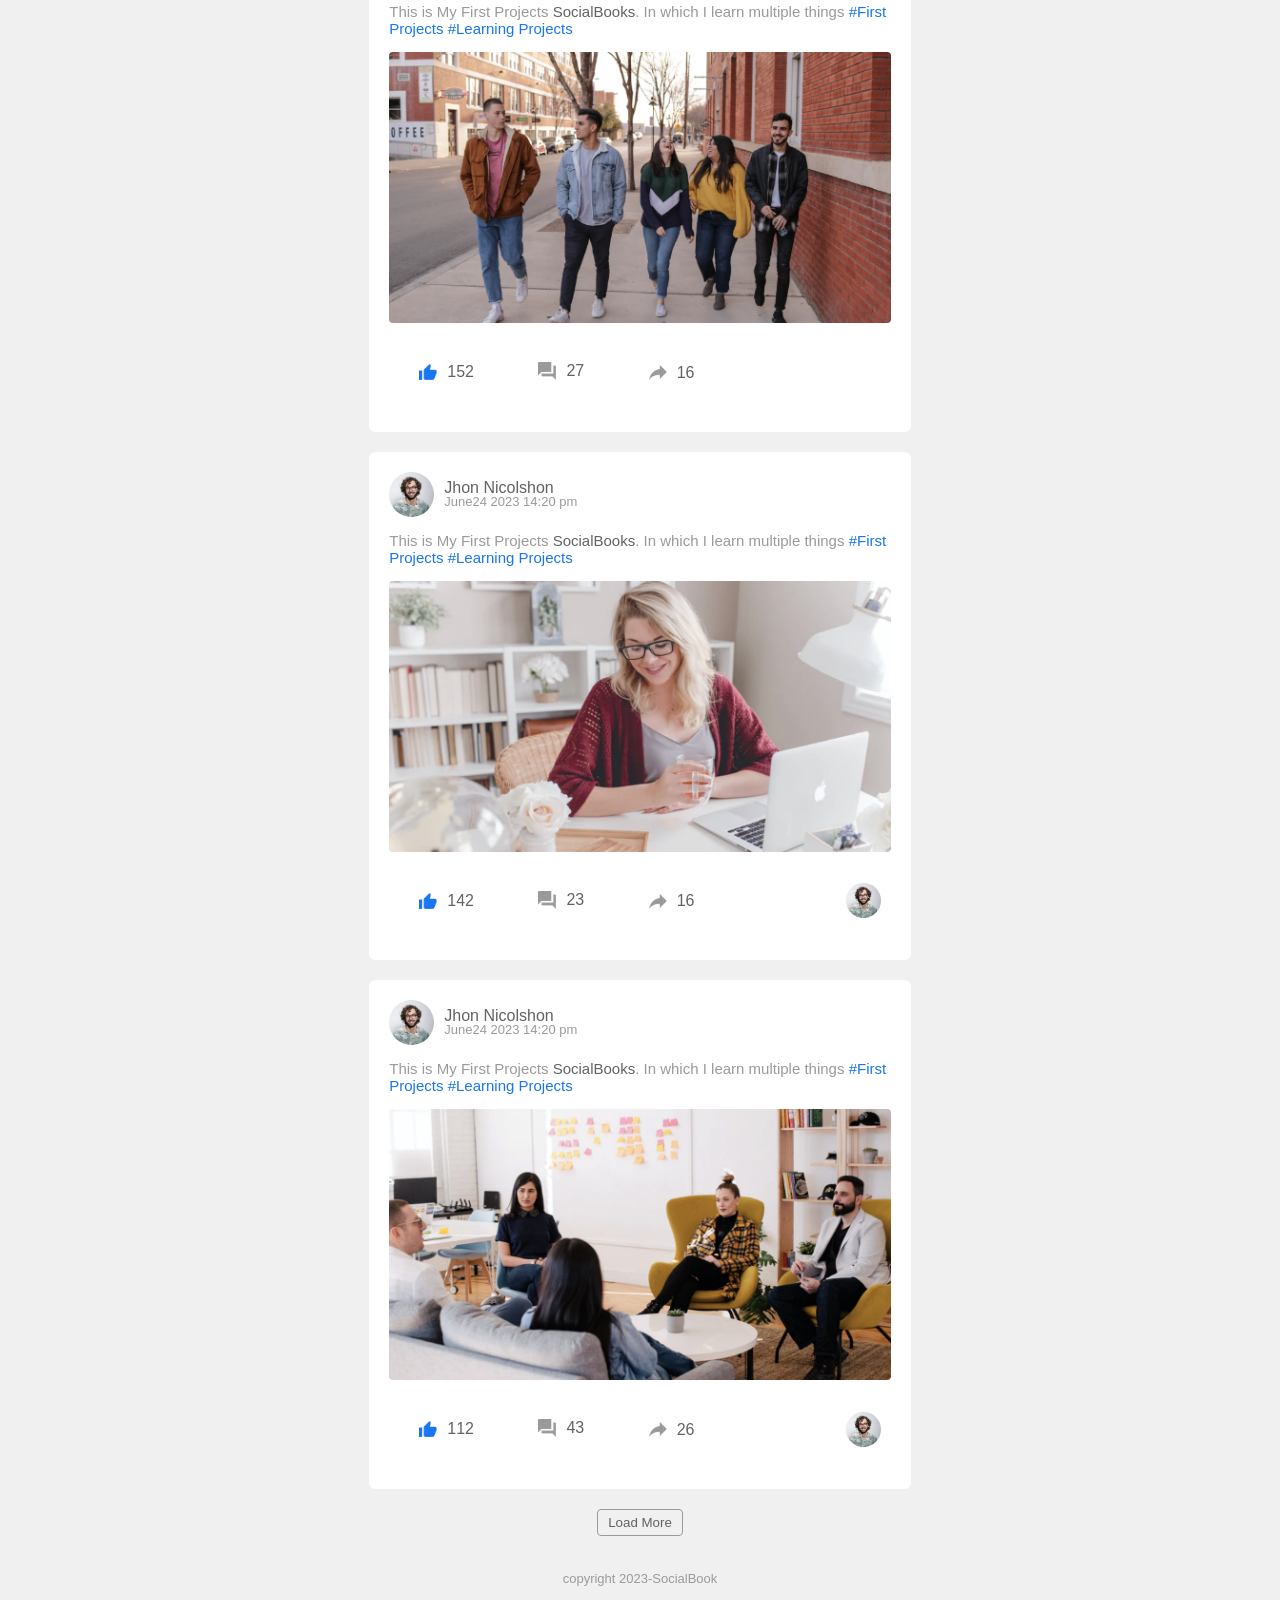
==== commit 7e7b9fb2: "Latest turn into oldest" ====
--- a/index.html
+++ b/index.html
@@ -90,7 +90,7 @@
         <!-------- left-sidebar  --- -->
         <div class="left-sidebar">
             <div class="imp-links">
-                <a href="#"><img src="socialbook_img/images/news.png" alt="">Latest News</a>
+                <a href="#"><img src="socialbook_img/images/news.png" alt="">Oldest News</a>
                 <a href="#"><img src="socialbook_img/images/friends.png" alt="">Friends</a>
                 <a href="#"><img src="socialbook_img/images/marketplace.png" alt="">Market Place</a>
                 <a href="#"><img src="socialbook_img/images/group.png" alt="">Group</a>
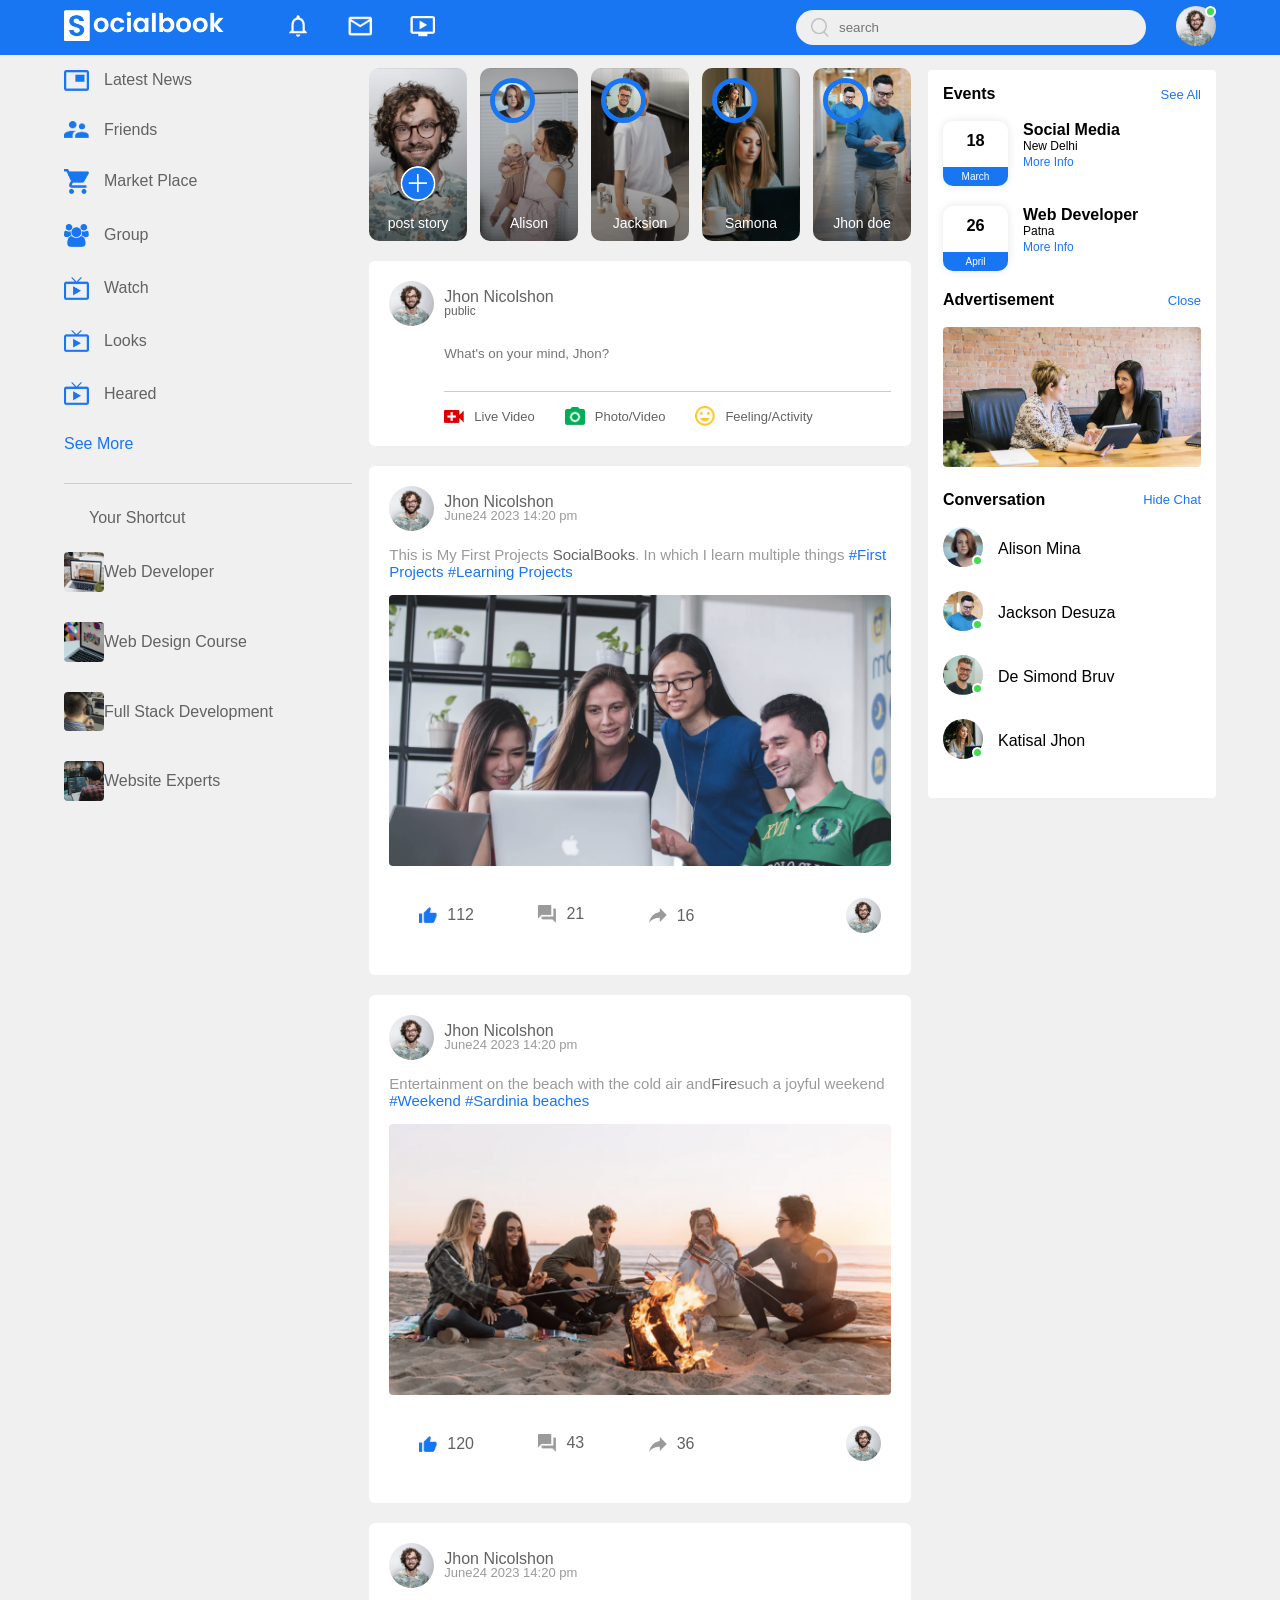
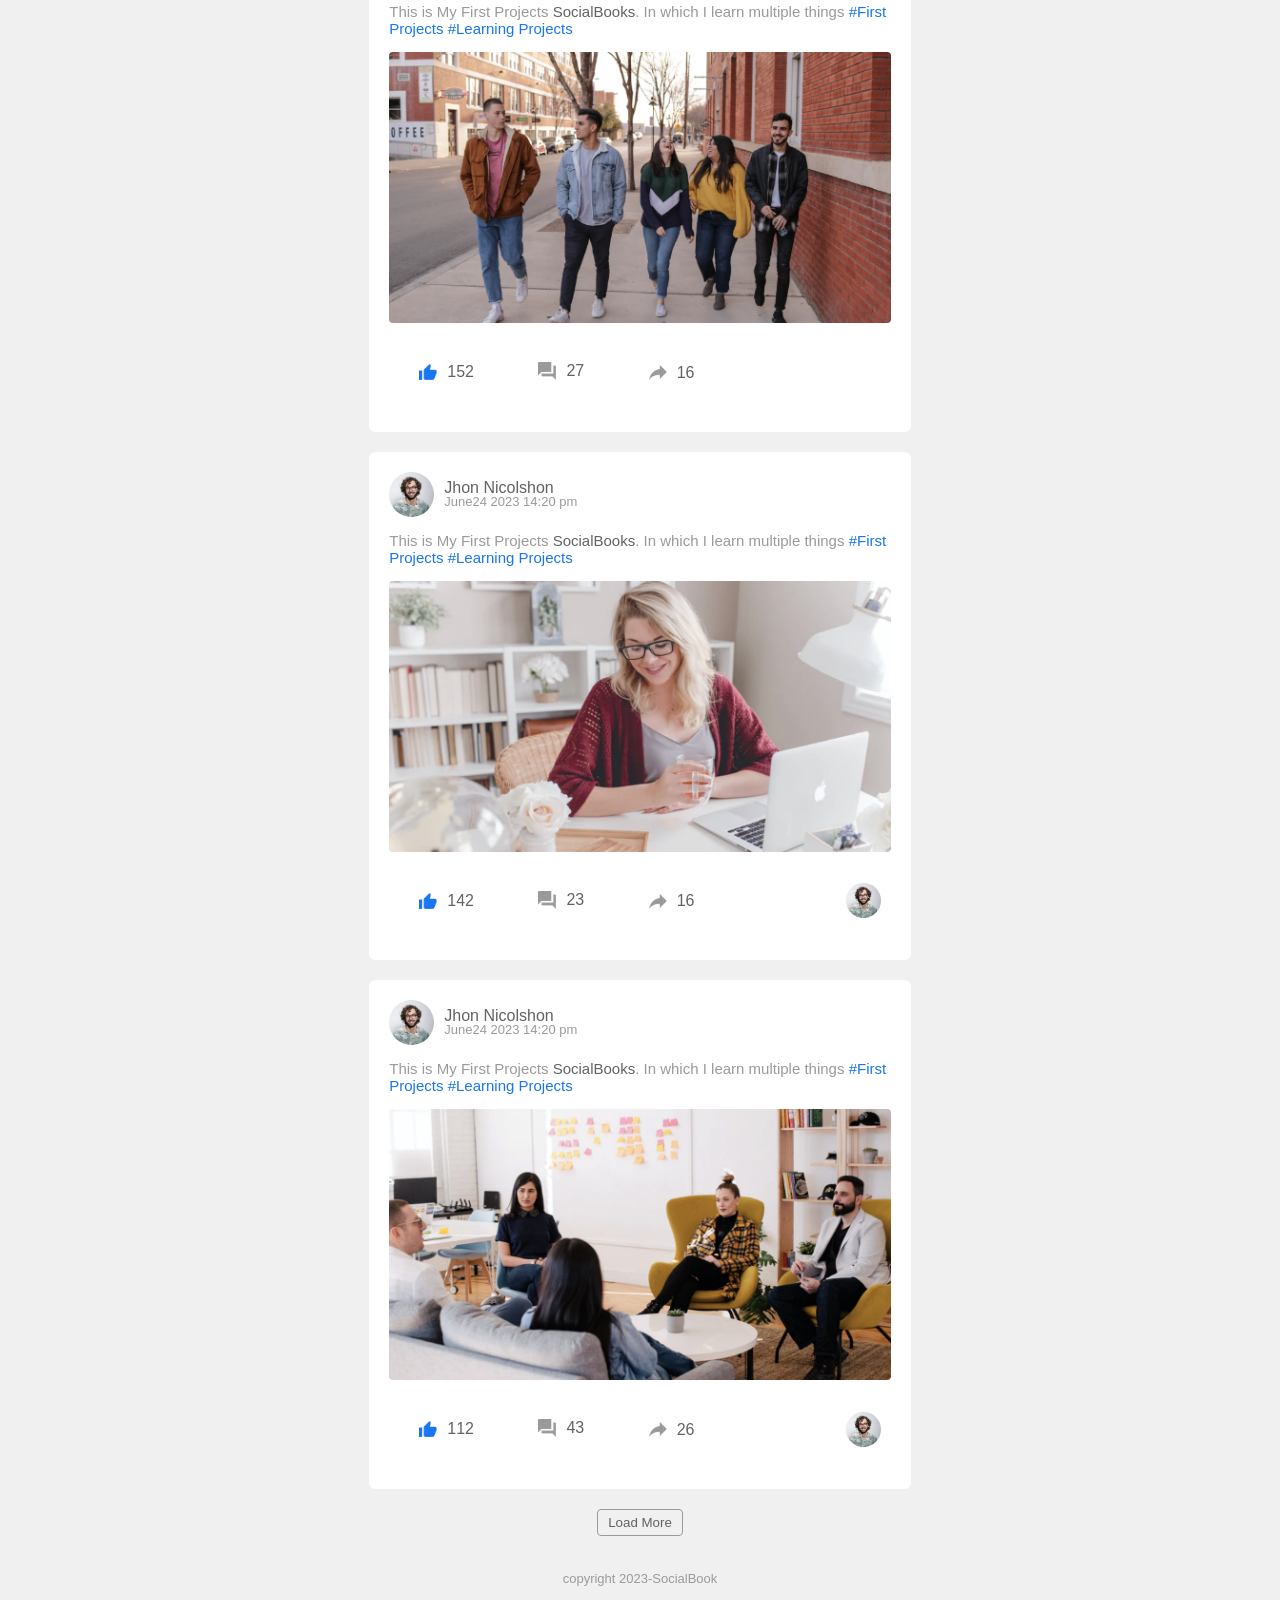
==== commit ae0b8296: "added sidebar looks and heared" ====
--- a/index.html
+++ b/index.html
@@ -90,11 +90,13 @@
         <!-------- left-sidebar  --- -->
         <div class="left-sidebar">
             <div class="imp-links">
-                <a href="#"><img src="socialbook_img/images/news.png" alt="">Oldest News</a>
+                <a href="#"><img src="socialbook_img/images/news.png" alt="">Latest News</a>
                 <a href="#"><img src="socialbook_img/images/friends.png" alt="">Friends</a>
                 <a href="#"><img src="socialbook_img/images/marketplace.png" alt="">Market Place</a>
                 <a href="#"><img src="socialbook_img/images/group.png" alt="">Group</a>
                 <a href="#"><img src="socialbook_img/images/watch.png" alt="">Watch</a>
+                <a href="#"><img src="socialbook_img/images/watch.png" alt="">Looks</a>
+                <a href="#"><img src="socialbook_img/images/watch.png" alt="">Heared</a>
                 <a href="#">See More</a>
             </div>
             
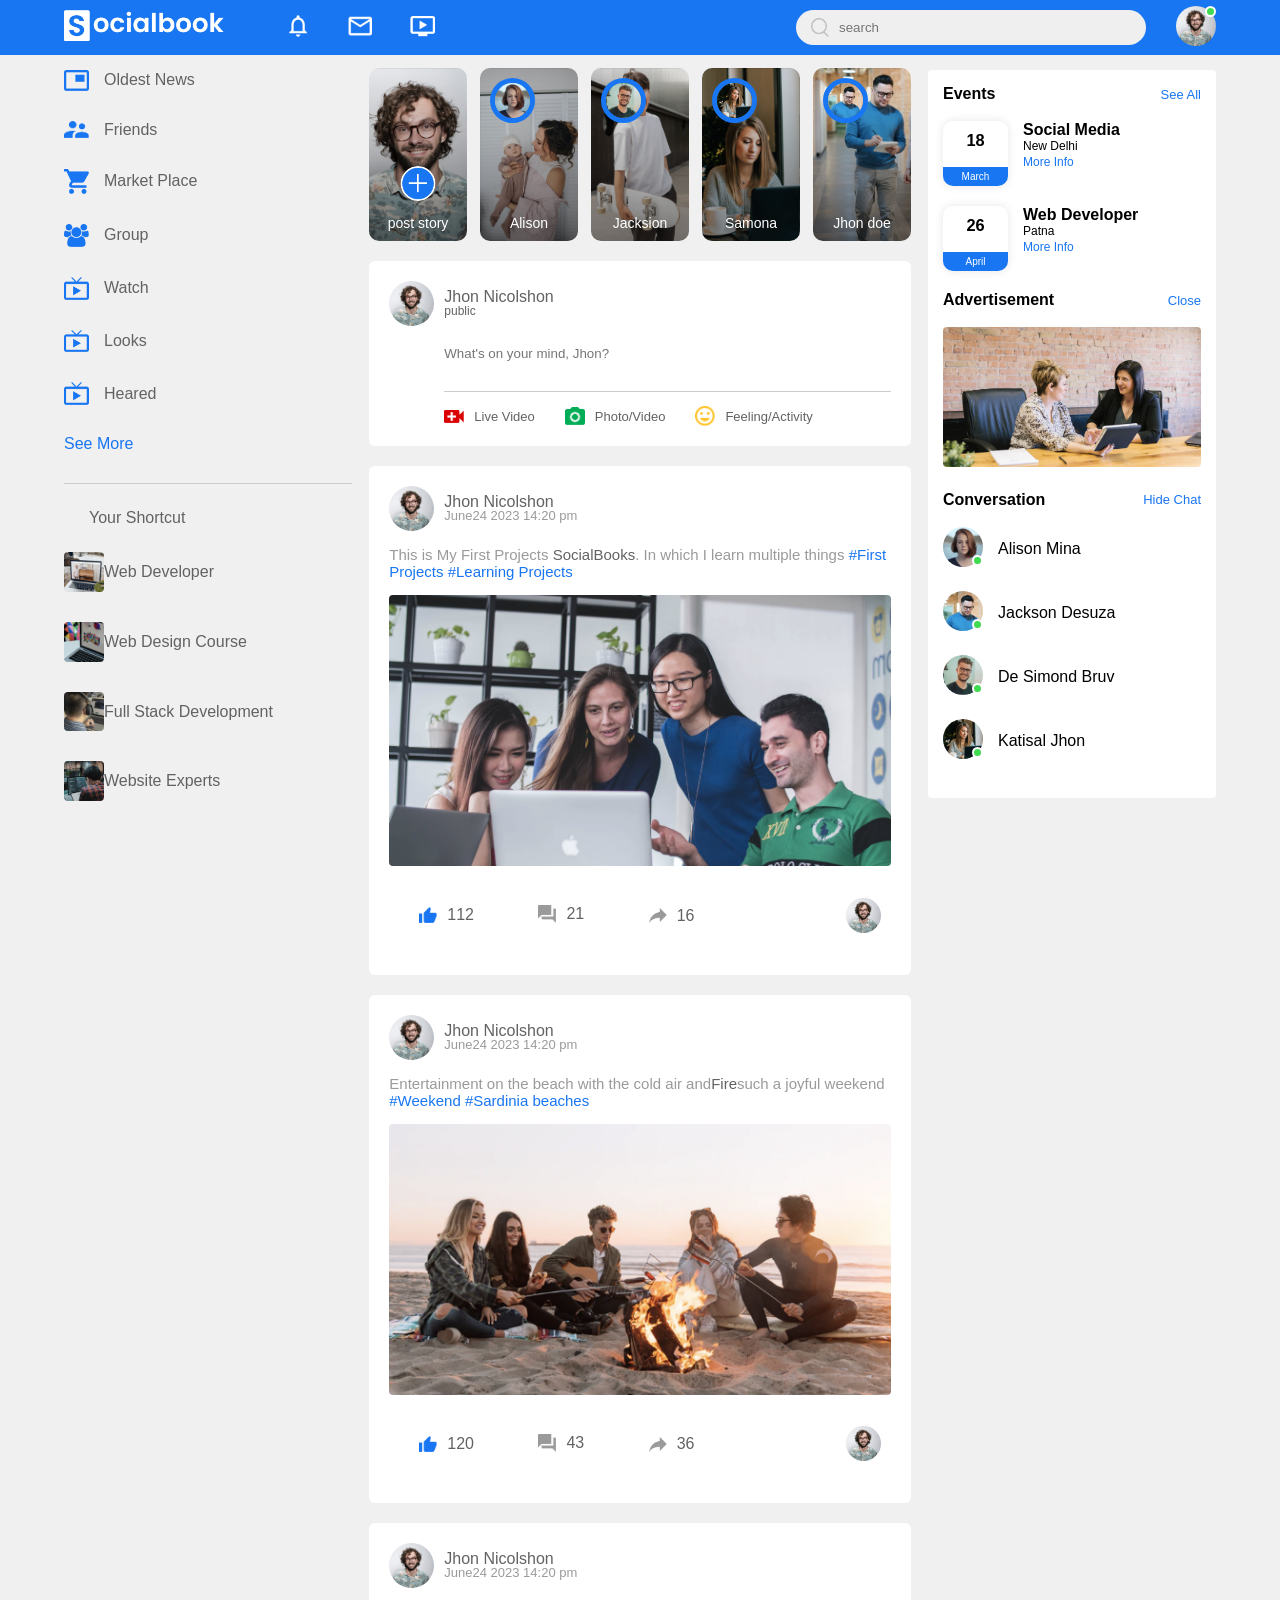
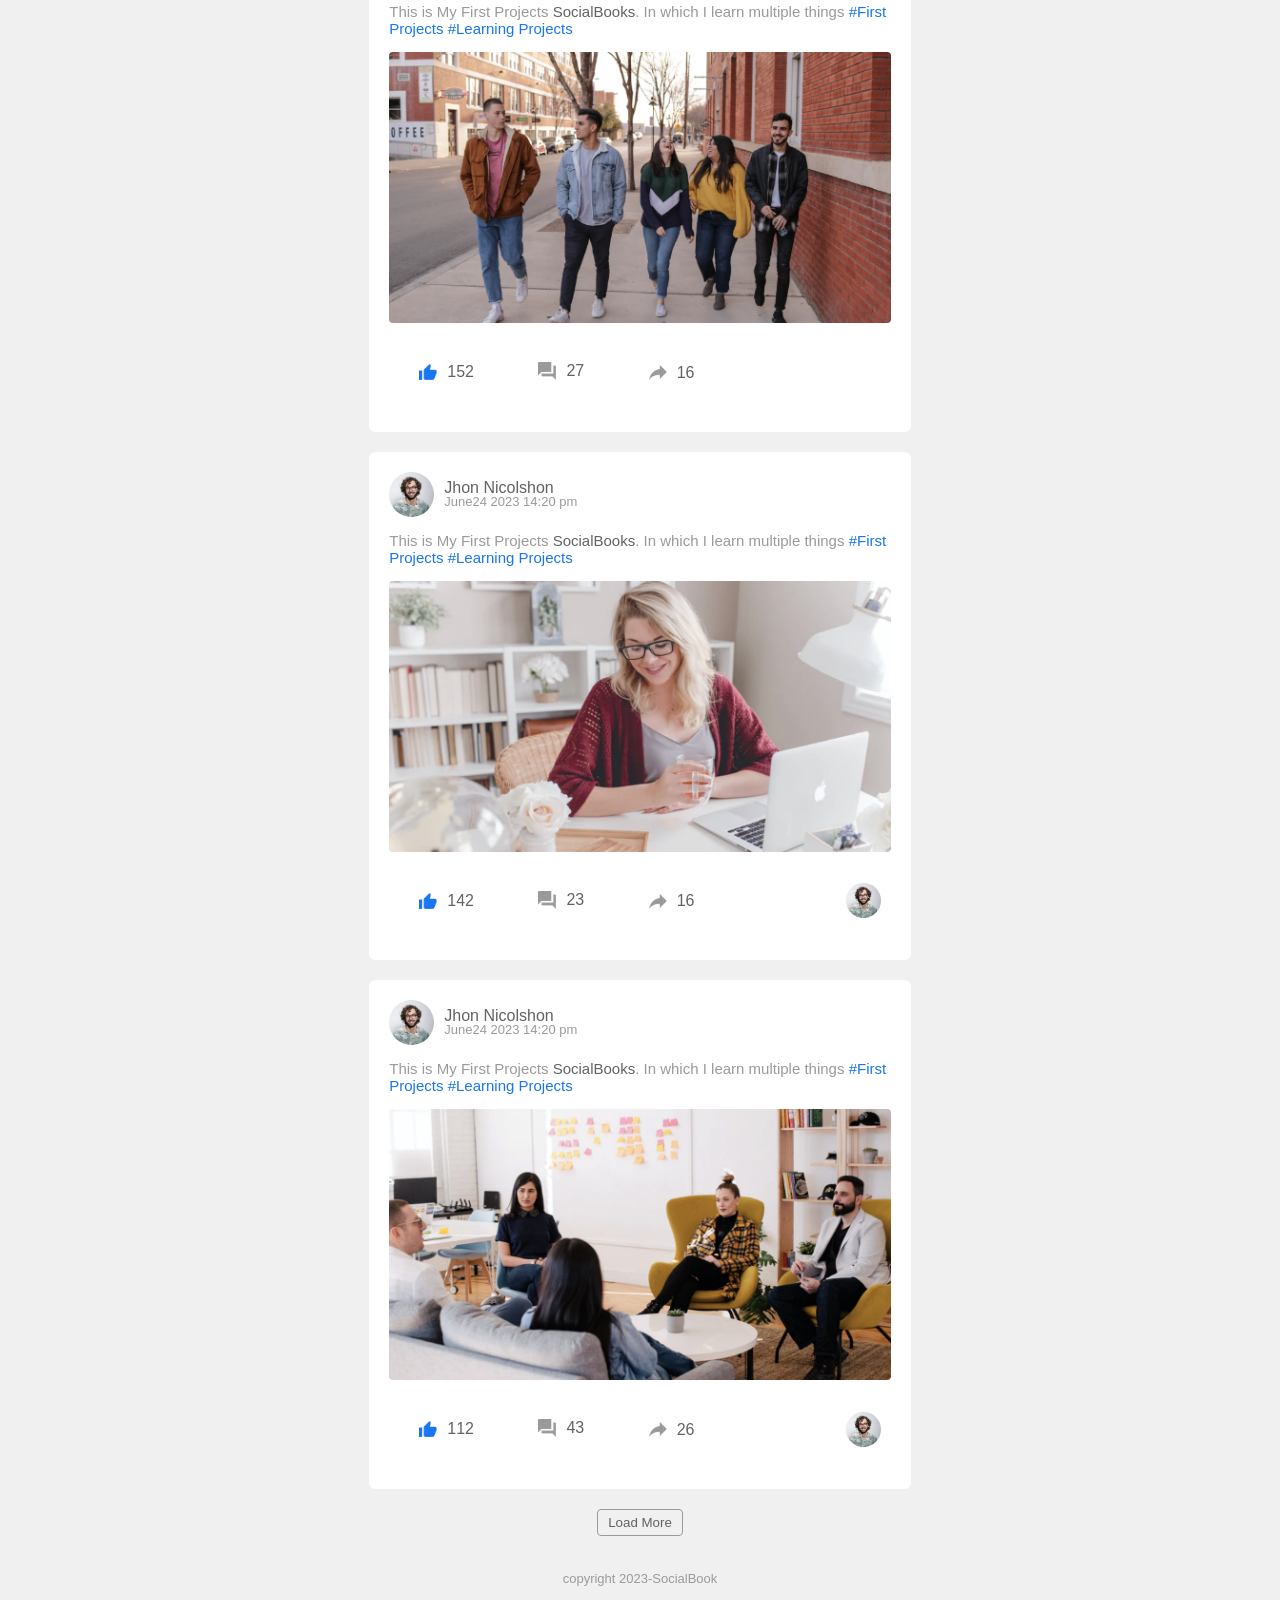
==== commit 13cf628c: "Merge branch 'html'" ====
--- a/index.html
+++ b/index.html
@@ -90,7 +90,7 @@
         <!-------- left-sidebar  --- -->
         <div class="left-sidebar">
             <div class="imp-links">
-                <a href="#"><img src="socialbook_img/images/news.png" alt="">Latest News</a>
+                <a href="#"><img src="socialbook_img/images/news.png" alt="">Oldest News</a>
                 <a href="#"><img src="socialbook_img/images/friends.png" alt="">Friends</a>
                 <a href="#"><img src="socialbook_img/images/marketplace.png" alt="">Market Place</a>
                 <a href="#"><img src="socialbook_img/images/group.png" alt="">Group</a>
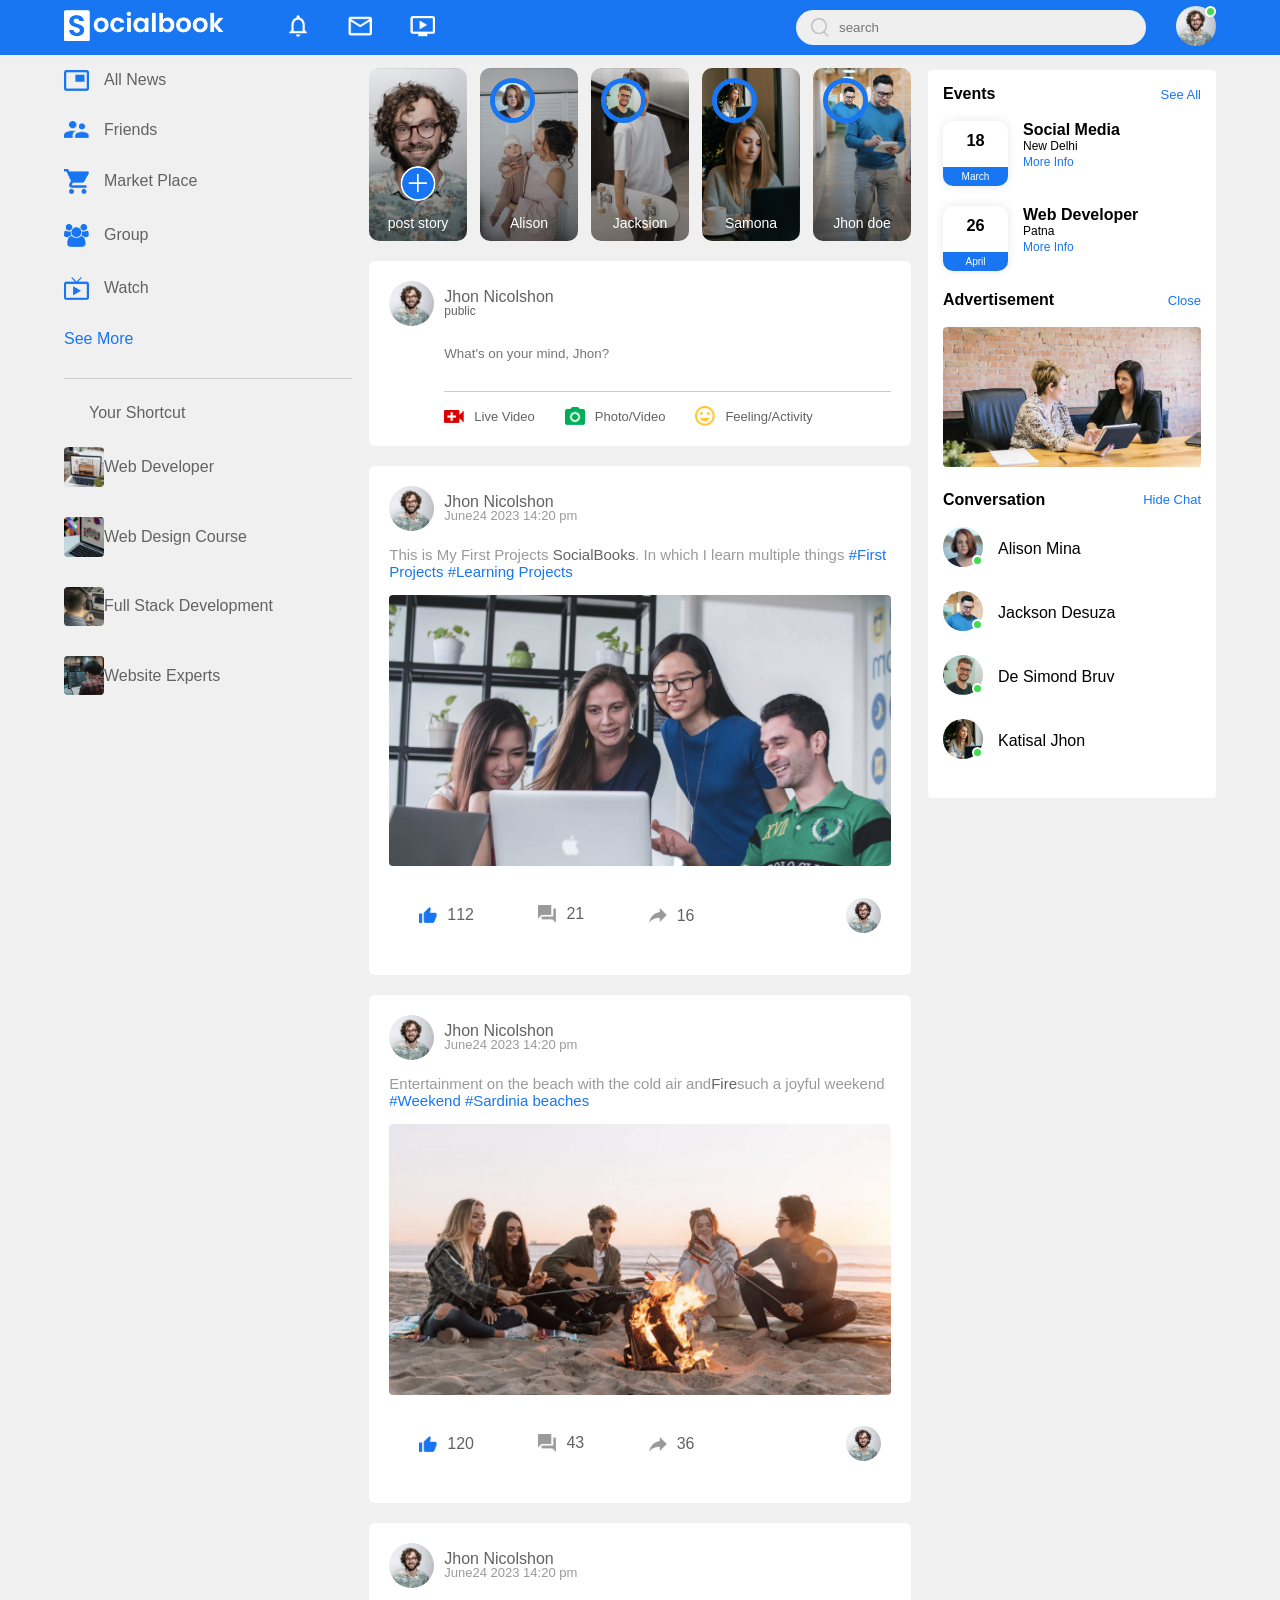
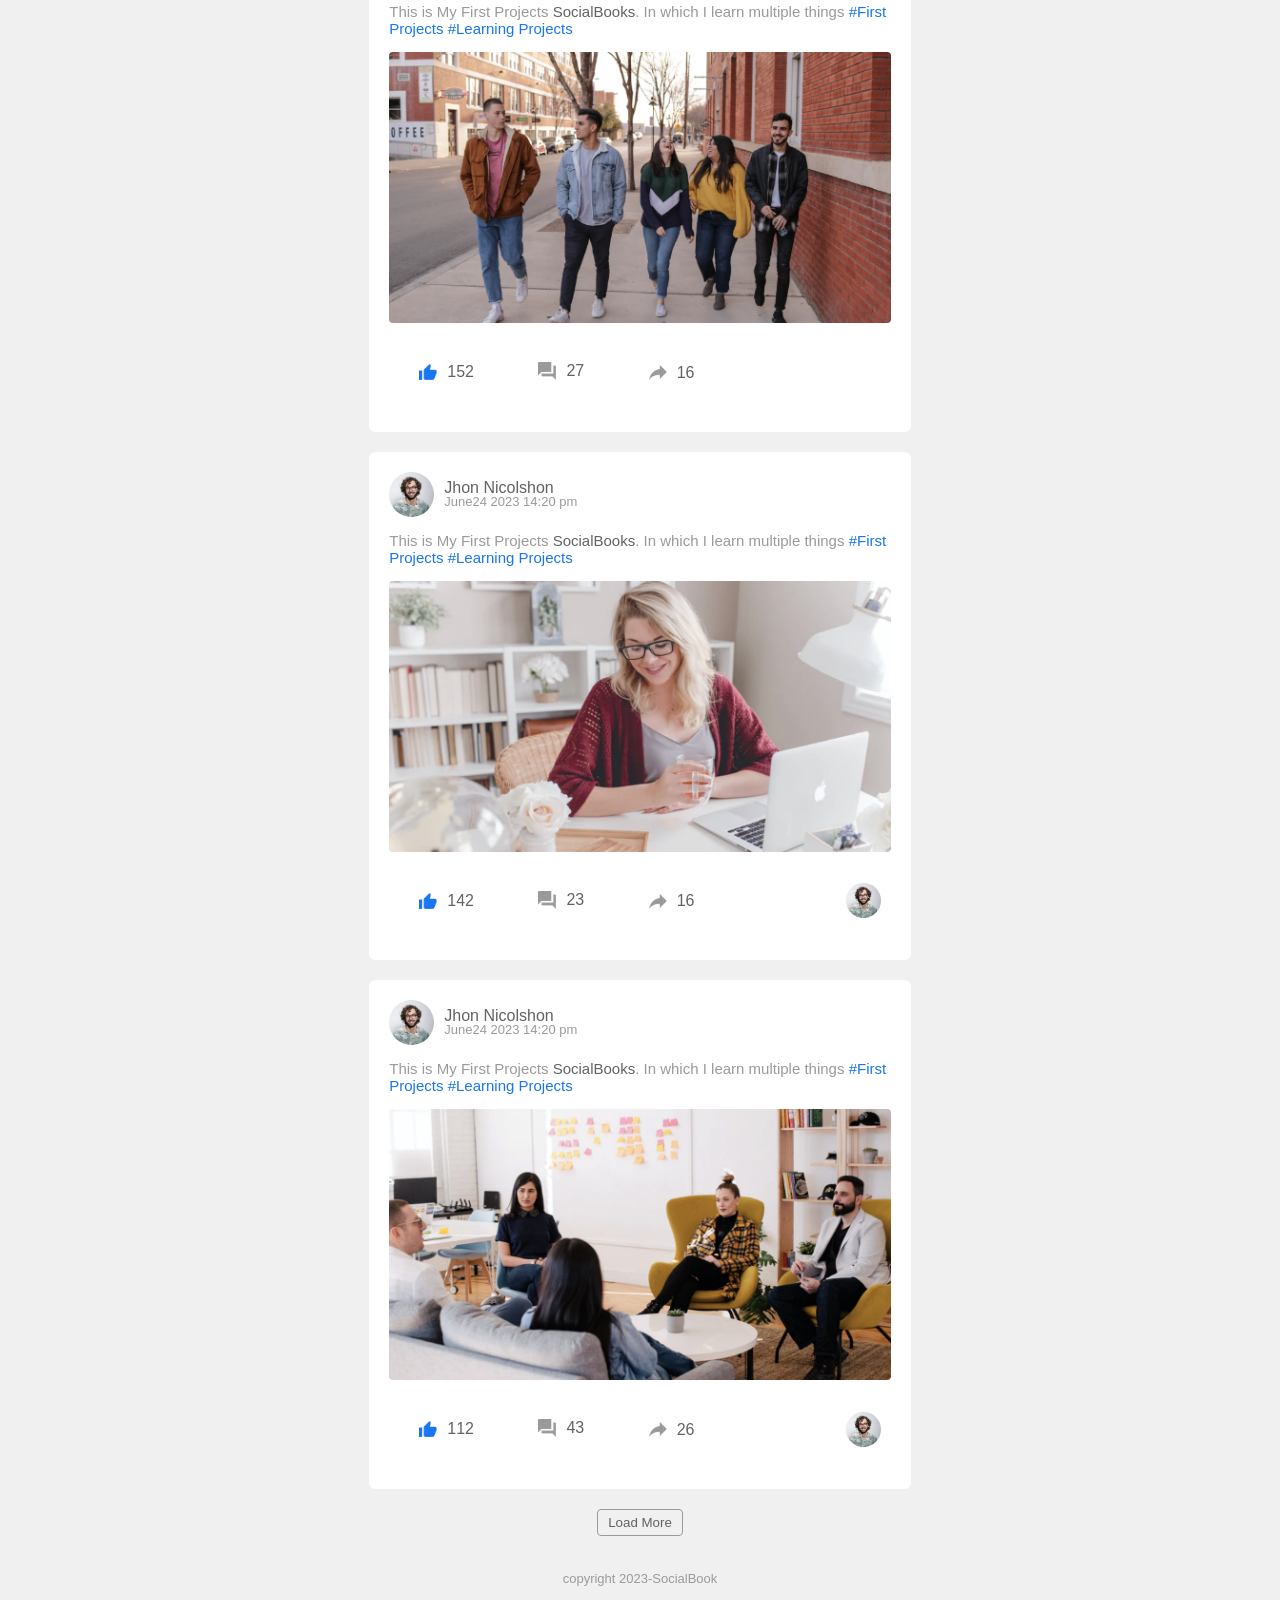
==== commit b8b8ce61: "added to all from oldest" ====
--- a/index.html
+++ b/index.html
@@ -90,13 +90,11 @@
         <!-------- left-sidebar  --- -->
         <div class="left-sidebar">
             <div class="imp-links">
-                <a href="#"><img src="socialbook_img/images/news.png" alt="">Oldest News</a>
+                <a href="#"><img src="socialbook_img/images/news.png" alt="">All News</a>
                 <a href="#"><img src="socialbook_img/images/friends.png" alt="">Friends</a>
                 <a href="#"><img src="socialbook_img/images/marketplace.png" alt="">Market Place</a>
                 <a href="#"><img src="socialbook_img/images/group.png" alt="">Group</a>
                 <a href="#"><img src="socialbook_img/images/watch.png" alt="">Watch</a>
-                <a href="#"><img src="socialbook_img/images/watch.png" alt="">Looks</a>
-                <a href="#"><img src="socialbook_img/images/watch.png" alt="">Heared</a>
                 <a href="#">See More</a>
             </div>
             
